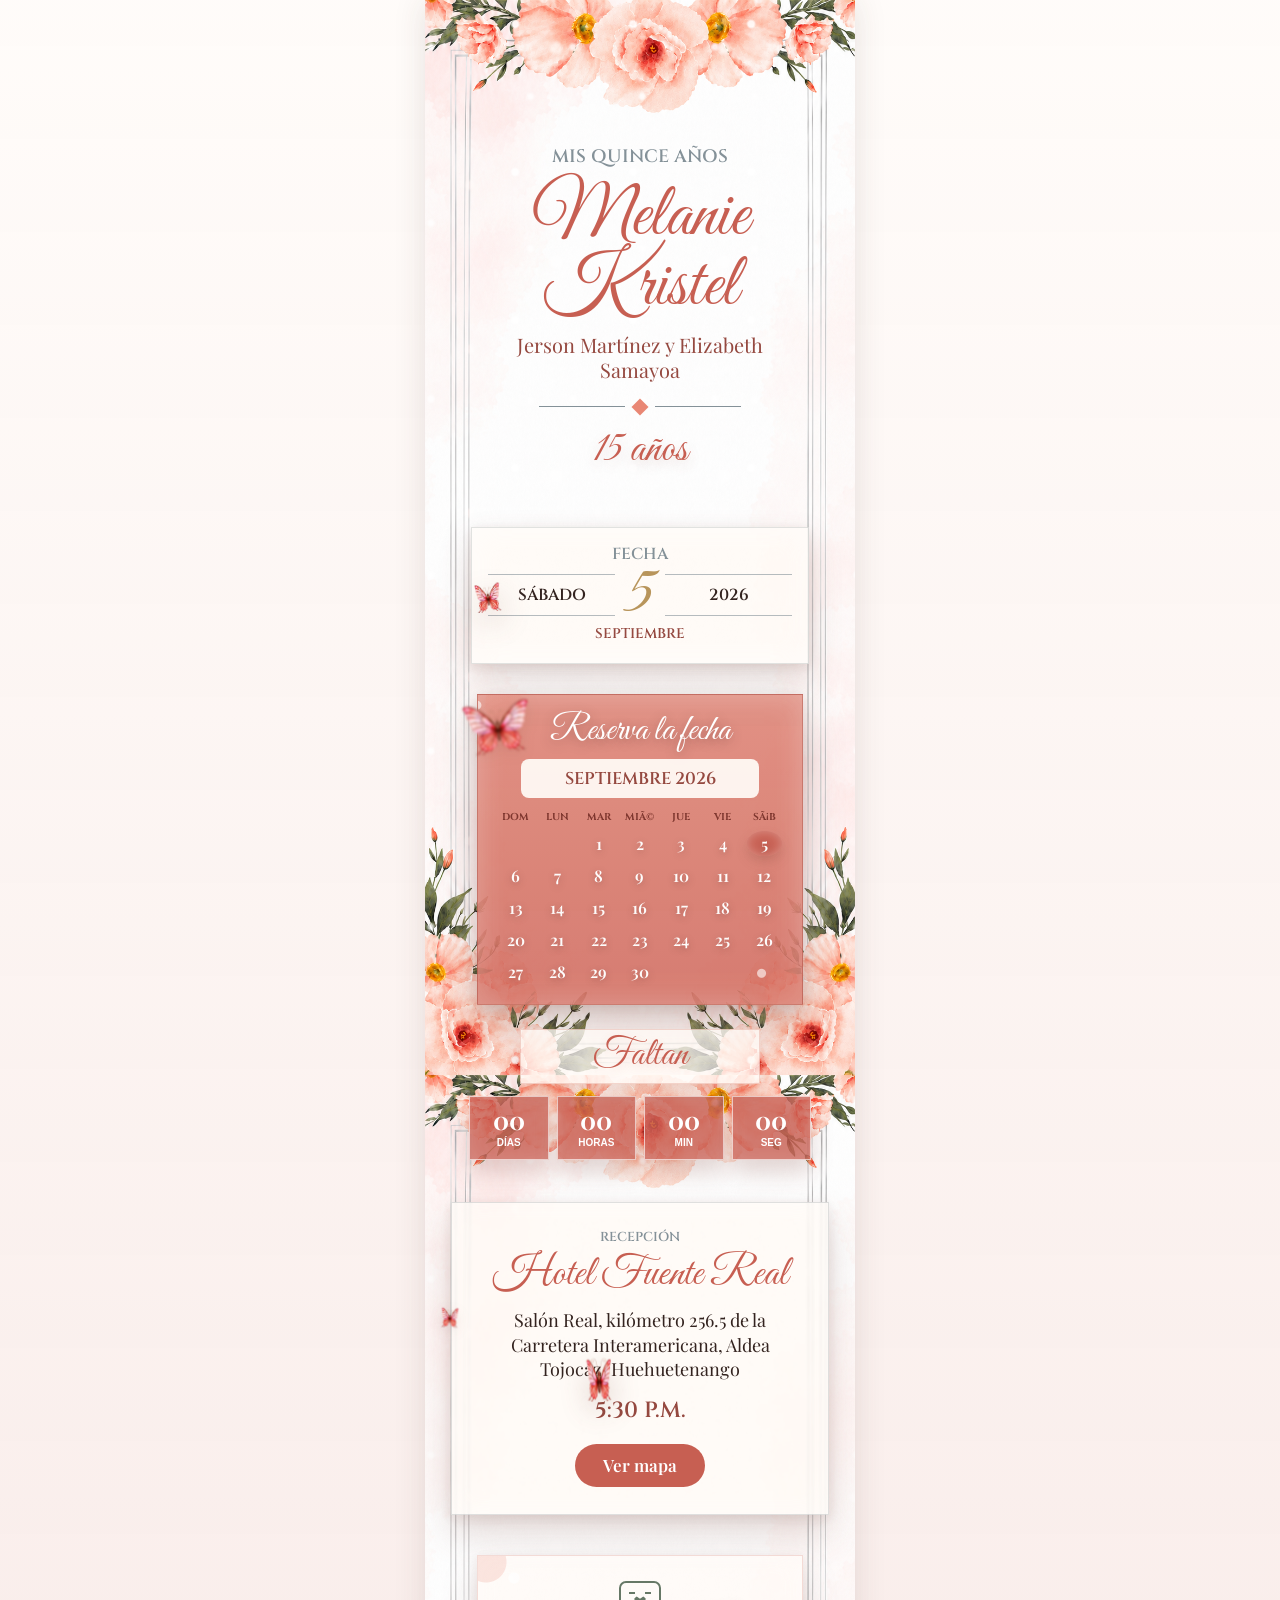
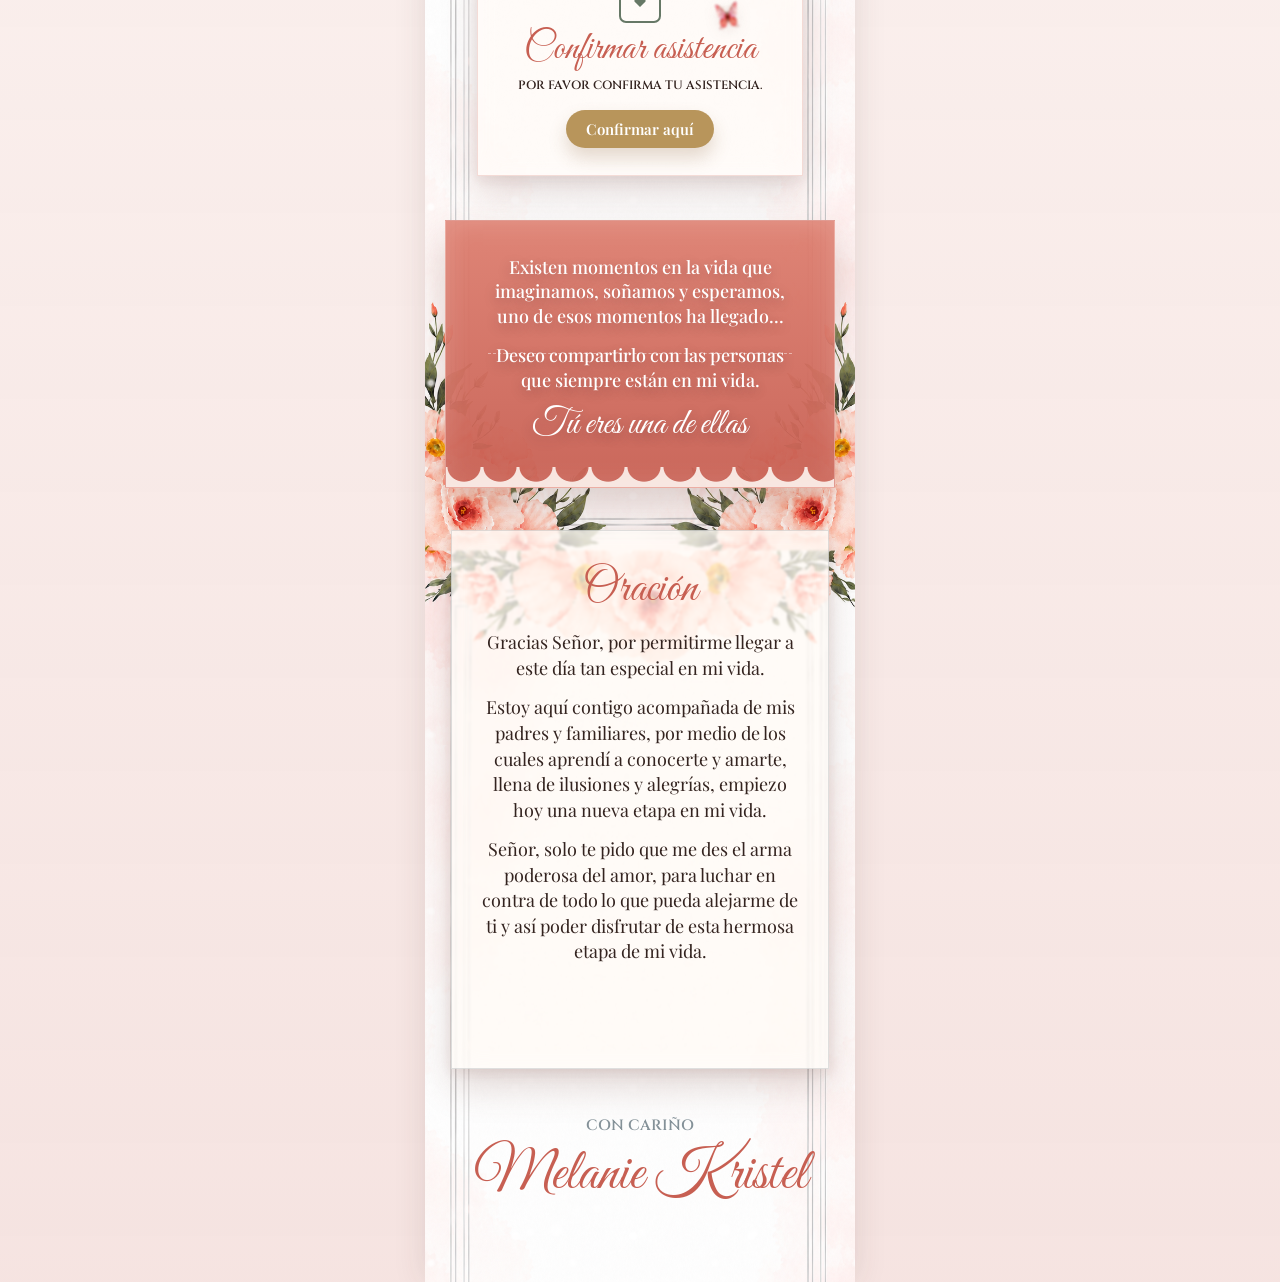
==== invitacion.html @ 0b90685f "Agregar invitacion floral" ====
<!doctype html>
<html lang="es">
  <head>
    <meta charset="utf-8" />
    <meta name="viewport" content="width=device-width, initial-scale=1" />
    <title>Mis 15 - Melanie Kristel</title>
    <link rel="preconnect" href="https://fonts.googleapis.com" />
    <link rel="preconnect" href="https://fonts.gstatic.com" crossorigin />
    <link
      href="https://fonts.googleapis.com/css2?family=Cinzel:wght@400;500;600&family=Great+Vibes&family=Playfair+Display:wght@400;500;600&display=swap"
      rel="stylesheet"
    />
    <link rel="stylesheet" href="styles.css" />
    <link rel="stylesheet" href="css/butterflies.css" />
  </head>
  <body>
    <main class="invitation" aria-label="Invitación de quince años">
      <section class="hero">
        <p class="eyebrow">Mis quince años</p>
        <h1>Melanie Kristel</h1>
        <div class="butterfly-decor butterfly-decor-hero" aria-hidden="true">
          <span class="decor-butterfly decor-butterfly-left">
            <img src="mariposa-alas-abiertas.png" alt="" />
            <img src="mariposa-alas-semicerradas.png" alt="" />
            <img src="mariposa-alas-cerradas.png" alt="" />
          </span>
          <span class="decor-butterfly decor-butterfly-center">
            <img src="mariposa-alas-abiertas.png" alt="" />
            <img src="mariposa-alas-semicerradas.png" alt="" />
            <img src="mariposa-alas-cerradas.png" alt="" />
          </span>
          <span class="decor-butterfly decor-butterfly-right">
            <img src="mariposa-alas-abiertas.png" alt="" />
            <img src="mariposa-alas-semicerradas.png" alt="" />
            <img src="mariposa-alas-cerradas.png" alt="" />
          </span>
        </div>
        <p class="parents">Jerson Martínez y Elizabeth Samayoa</p>
        <div class="divider" aria-hidden="true"><span></span><i></i><span></span></div>
        <p class="intro">15 años</p>
      </section>

      <section class="date-card" aria-label="Fecha del evento">
        <p class="date-script">Fecha</p>
        <div class="date-row">
          <p>Sábado</p>
          <strong>5</strong>
          <p>2026</p>
        </div>
        <span>Septiembre</span>
      </section>

      <section class="calendar-card" aria-label="Calendario del evento">
        <p class="calendar-script">Reserva la fecha</p>
        <div class="calendar-month">Septiembre 2026</div>
        <div class="calendar-grid" aria-hidden="true">
          <span>Dom</span>
          <span>Lun</span>
          <span>Mar</span>
          <span>MiÃ©</span>
          <span>Jue</span>
          <span>Vie</span>
          <span>SÃ¡b</span>
          <i></i>
          <i></i>
          <time>1</time>
          <time>2</time>
          <time>3</time>
          <time>4</time>
          <time class="event-day">5</time>
          <time>6</time>
          <time>7</time>
          <time>8</time>
          <time>9</time>
          <time>10</time>
          <time>11</time>
          <time>12</time>
          <time>13</time>
          <time>14</time>
          <time>15</time>
          <time>16</time>
          <time>17</time>
          <time>18</time>
          <time>19</time>
          <time>20</time>
          <time>21</time>
          <time>22</time>
          <time>23</time>
          <time>24</time>
          <time>25</time>
          <time>26</time>
          <time>27</time>
          <time>28</time>
          <time>29</time>
          <time>30</time>
        </div>
      </section>

      <p class="countdown-title">Faltan</p>
      <section class="countdown" aria-label="Conteo regresivo para el evento">
        <div><strong id="days">00</strong><span>Días</span></div>
        <div><strong id="hours">00</strong><span>Horas</span></div>
        <div><strong id="minutes">00</strong><span>Min</span></div>
        <div><strong id="seconds">00</strong><span>Seg</span></div>
      </section>

      <section class="details" id="detalles">
        <article>
          <span>Recepción</span>
          <h2>Hotel Fuente Real</h2>
          <p>Salón Real, kilómetro 256.5 de la Carretera Interamericana, Aldea Tojocaz, Huehuetenango</p>
          <p class="time">5:30 P.M.</p>
          <a
            href="https://www.google.com/maps/search/?api=1&query=Hotel%20Fuente%20Real%20Tojocaz%20Huehuetenango"
            target="_blank"
            rel="noopener"
          >
            Ver mapa
          </a>
        </article>
      </section>

      <section class="rsvp-card" aria-label="Confirmar asistencia">
        <div class="rsvp-icon" aria-hidden="true">
          <span></span>
        </div>
        <h2>Confirmar asistencia</h2>
        <p>Por favor confirma tu asistencia.</p>
        <a href="#">Confirmar aquí</a>
      </section>

      <section class="quote">
        <p>Existen momentos en la vida que imaginamos, soñamos y esperamos, uno de esos momentos ha llegado...</p>
        <p>Deseo compartirlo con las personas que siempre están en mi vida.</p>
        <p>Tú eres una de ellas</p>
      </section>

      <section class="prayer" aria-label="Oración">
        <h2>Oración</h2>
        <p>Gracias Señor, por permitirme llegar a este día tan especial en mi vida.</p>
        <p>
          Estoy aquí contigo acompañada de mis padres y familiares, por medio de los cuales aprendí
          a conocerte y amarte, llena de ilusiones y alegrías, empiezo hoy una nueva etapa en mi vida.
        </p>
        <p>
          Señor, solo te pido que me des el arma poderosa del amor, para luchar en contra de todo lo
          que pueda alejarme de ti y así poder disfrutar de esta hermosa etapa de mi vida.
        </p>
        <div class="butterfly-decor butterfly-decor-prayer" aria-hidden="true">
          <span class="decor-butterfly decor-butterfly-left">
            <img src="mariposa-alas-abiertas.png" alt="" />
            <img src="mariposa-alas-semicerradas.png" alt="" />
            <img src="mariposa-alas-cerradas.png" alt="" />
          </span>
          <span class="decor-butterfly decor-butterfly-center">
            <img src="mariposa-alas-abiertas.png" alt="" />
            <img src="mariposa-alas-semicerradas.png" alt="" />
            <img src="mariposa-alas-cerradas.png" alt="" />
          </span>
          <span class="decor-butterfly decor-butterfly-right">
            <img src="mariposa-alas-abiertas.png" alt="" />
            <img src="mariposa-alas-semicerradas.png" alt="" />
            <img src="mariposa-alas-cerradas.png" alt="" />
          </span>
        </div>
      </section>

      <section class="closing" aria-label="Cierre de invitación">
        <p>Con cariño</p>
        <h2>Melanie Kristel</h2>
      </section>
    </main>

    <script src="script.js"></script>
    <script src="js/butterflies.js" data-butterfly-mode="png" data-butterfly-max="6"></script>
  </body>
</html>
---- styles.css ----
:root {
  --peach: #e98774;
  --coral: #c75f52;
  --coral-dark: #954940;
  --silver: #849198;
  --silver-soft: rgba(132, 145, 152, 0.24);
  --ink: #33231f;
  --paper: #fffaf5;
  --mist: rgba(255, 250, 245, 0.74);
}

* {
  box-sizing: border-box;
}

body {
  margin: 0;
  min-height: 100vh;
  color: var(--ink);
  background:
    linear-gradient(rgba(255, 244, 236, 0.3), rgba(202, 102, 88, 0.18)),
    url("Fondo1.png") center top / 430px auto repeat-y;
  font-family: "Playfair Display", Georgia, serif;
}

.invitation {
  position: relative;
  width: min(100%, 430px);
  min-height: 100vh;
  margin: 0 auto;
  padding: 132px 26px 54px;
  overflow: hidden;
  background: url("Fondo1.png") center top / 100% auto repeat-y;
  text-align: center;
  box-shadow: 0 0 30px rgba(67, 45, 40, 0.13);
}

.invitation::after {
  content: "";
  position: absolute;
  z-index: 0;
  inset: 0;
  background:
    radial-gradient(circle, rgba(255, 255, 255, 0.98) 0 3px, transparent 5px) 10% 9% / 118px 148px,
    radial-gradient(circle, rgba(255, 255, 255, 0.88) 0 2px, transparent 5px) 76% 18% / 142px 176px,
    radial-gradient(circle, rgba(233, 135, 116, 0.66) 0 3px, transparent 6px) 36% 40% / 128px 164px,
    radial-gradient(circle, rgba(255, 255, 255, 0.86) 0 2px, transparent 5px) 86% 62% / 112px 152px,
    radial-gradient(circle, rgba(255, 221, 212, 0.78) 0 4px, transparent 8px) 18% 78% / 168px 214px;
  animation: sparkleDrift 6.5s linear infinite;
  mix-blend-mode: screen;
  opacity: 0.88;
  pointer-events: none;
}

.invitation > section {
  position: relative;
  z-index: 1;
}

.hero {
  padding: 12px 6px 0;
  animation: sectionIn 0.75s ease-out both;
}

.eyebrow,
.date-card p,
.details span {
  margin: 0;
  color: var(--silver);
  font-family: "Cinzel", Georgia, serif;
  font-weight: 600;
  letter-spacing: 0;
  text-transform: uppercase;
}

.eyebrow {
  display: inline-block;
  font-size: 18px;
  animation: letterSway 3.6s cubic-bezier(0.45, 0, 0.55, 1) infinite;
}

h1 {
  display: inline-block;
  margin: 14px 0 8px;
  color: var(--coral);
  font-family: "Great Vibes", cursive;
  font-size: 74px;
  font-weight: 400;
  line-height: 0.95;
  animation: titleSway 3.8s cubic-bezier(0.45, 0, 0.55, 1) infinite, textGlow 3s ease-in-out infinite;
}

.parents {
  margin: 0 auto;
  max-width: 300px;
  color: var(--coral-dark);
  font-size: 20px;
  line-height: 1.28;
  animation: readableFloat 4.2s cubic-bezier(0.45, 0, 0.55, 1) infinite;
}

.divider {
  display: flex;
  align-items: center;
  justify-content: center;
  gap: 9px;
  margin: 18px auto 16px;
}

.divider span {
  width: 86px;
  height: 1px;
  background: var(--silver);
}

.divider i {
  width: 12px;
  height: 12px;
  background: var(--peach);
  transform: rotate(45deg);
}

.intro {
  margin: 0 auto;
  max-width: 335px;
  color: var(--coral);
  font-family: "Great Vibes", cursive;
  font-size: 44px;
  line-height: 1;
  text-shadow: 0 5px 14px rgba(133, 69, 58, 0.18);
}

.date-card {
  position: relative;
  overflow: hidden;
  margin: 54px auto 0;
  width: min(100%, 300px);
  padding: 21px 20px 23px;
  background: rgba(255, 250, 245, 0.72);
  border: 1px solid var(--silver-soft);
  box-shadow:
    0 16px 32px rgba(119, 69, 60, 0.2),
    0 3px 10px rgba(119, 69, 60, 0.12),
    inset 0 0 28px rgba(255, 255, 255, 0.5);
  animation: sectionIn 0.72s 0.12s ease-out both, cardGlow 4.6s 0.8s ease-in-out infinite;
}

.date-card::before {
  z-index: 1;
}

.date-card::after {
  z-index: 1;
}

.date-card > * {
  position: relative;
  z-index: 2;
}

.date-card::before,
.details article::before,
.prayer::before {
  content: "";
  position: absolute;
  inset: 0;
  background: linear-gradient(110deg, transparent 18%, rgba(255, 255, 255, 0.48) 47%, transparent 74%);
  transform: translateX(-120%);
  animation: shineSweep 4.6s ease-in-out infinite;
  pointer-events: none;
}

.date-card::before,
.date-card::after {
  content: "";
  position: absolute;
  left: 28px;
  right: 28px;
  height: 1px;
  background: rgba(132, 145, 152, 0.55);
}

.date-card::before {
  top: 12px;
}

.date-card::after {
  bottom: 12px;
}

.date-card p {
  font-size: 16px;
}

.date-card strong {
  display: inline-block;
  margin: 4px 0 7px;
  color: var(--coral);
  font-family: "Cinzel", Georgia, serif;
  font-size: 68px;
  font-weight: 500;
  line-height: 0.95;
  animation: numberPop 2.8s ease-in-out infinite, textGlow 3s ease-in-out infinite;
}

.date-card {
  width: min(100%, 338px);
  padding: 18px 16px 20px;
  background: rgba(255, 250, 245, 0.74);
}

.date-card::before,
.date-card::after {
  display: none;
}

.date-script {
  margin: 0 0 4px;
  color: #8b7e7a;
  font-family: "Great Vibes", cursive;
  font-size: 38px;
  font-weight: 400;
  line-height: 1;
  text-transform: none;
}

.date-row {
  position: relative;
  z-index: 2;
  display: grid;
  grid-template-columns: 1fr auto 1fr;
  align-items: center;
  gap: 12px;
}

.date-row p {
  position: relative;
  margin: 0;
  padding: 10px 0;
  color: var(--ink);
  font-size: 16px;
}

.date-row p::before,
.date-row p::after {
  content: "";
  position: absolute;
  left: 0;
  right: 0;
  height: 1px;
  background: rgba(143, 154, 160, 0.66);
}

.date-row p::before {
  top: 0;
}

.date-row p::after {
  bottom: 0;
}

.date-row strong {
  margin: 0;
  color: #b8955b;
  font-family: "Great Vibes", cursive;
  font-size: 70px;
  font-weight: 400;
}

.date-card > span {
  position: relative;
  z-index: 2;
  display: block;
  margin-top: -4px;
  color: var(--coral-dark);
  font-family: "Cinzel", Georgia, serif;
  font-size: 14px;
  font-weight: 600;
  text-transform: uppercase;
}

.calendar-card {
  position: relative;
  overflow: hidden;
  width: min(100%, 326px);
  margin: 30px auto 0;
  padding: 18px 18px 20px;
  background:
    linear-gradient(rgba(232, 149, 133, 0.6), rgba(214, 113, 100, 0.58)),
    rgba(199, 95, 82, 0.72);
  border: 1px solid rgba(149, 73, 64, 0.28);
  box-shadow:
    0 20px 38px rgba(119, 69, 60, 0.28),
    0 5px 14px rgba(119, 69, 60, 0.16),
    inset 0 0 28px rgba(255, 255, 255, 0.26);
  animation: sectionIn 0.72s 0.16s ease-out both, cardGlow 4.8s 1s ease-in-out infinite;
}

.calendar-card::before,
.calendar-card::after {
  content: "";
  position: absolute;
  width: 104px;
  height: 72px;
  background:
    radial-gradient(circle at 30% 35%, rgba(255, 255, 255, 0.86) 0 4px, transparent 5px),
    radial-gradient(circle at 55% 45%, rgba(233, 135, 116, 0.24) 0 18px, transparent 20px);
  opacity: 0.7;
  pointer-events: none;
}

.calendar-card::before {
  left: -30px;
  top: -22px;
  transform: rotate(-18deg);
}

.calendar-card::after {
  right: -28px;
  bottom: -22px;
  transform: rotate(18deg);
}

.calendar-script {
  position: relative;
  z-index: 1;
  margin: 0 0 10px;
  color: #fff;
  font-family: "Great Vibes", cursive;
  font-size: 36px;
  line-height: 1;
  text-shadow: 0 3px 12px rgba(83, 42, 36, 0.46);
}

.calendar-month {
  position: relative;
  z-index: 1;
  width: min(100%, 238px);
  margin: 0 auto 10px;
  padding: 8px 12px;
  color: var(--coral-dark);
  background: rgba(255, 250, 245, 0.94);
  border-radius: 8px;
  font-family: "Cinzel", Georgia, serif;
  font-size: 17px;
  font-weight: 600;
  text-transform: uppercase;
}

.calendar-grid {
  position: relative;
  z-index: 1;
  display: grid;
  grid-template-columns: repeat(7, 1fr);
  gap: 7px 6px;
  padding: 2px 2px 0;
}

.calendar-grid span {
  color: #7f372f;
  font-family: "Cinzel", Georgia, serif;
  font-size: 10px;
  font-weight: 700;
  text-transform: uppercase;
}

.calendar-grid time,
.calendar-grid i {
  min-height: 25px;
  color: rgba(255, 255, 255, 0.98);
  font-size: 16px;
  font-style: normal;
  font-weight: 600;
  line-height: 25px;
  text-shadow: 0 2px 7px rgba(78, 37, 31, 0.34);
}

.calendar-grid .event-day {
  position: relative;
  color: #fff;
  background: rgba(199, 95, 82, 0.86);
  border-radius: 50%;
  box-shadow:
    0 6px 12px rgba(133, 69, 58, 0.24),
    inset 0 0 10px rgba(255, 255, 255, 0.28);
}

.countdown-title {
  position: relative;
  z-index: 2;
  width: min(100%, 240px);
  margin: 24px auto -6px;
  padding: 7px 14px 8px;
  color: var(--coral);
  background: rgba(255, 250, 245, 0.74);
  border: 1px solid rgba(199, 95, 82, 0.22);
  border-radius: 0;
  font-family: "Great Vibes", cursive;
  font-size: 38px;
  line-height: 1;
  box-shadow:
    0 10px 20px rgba(119, 69, 60, 0.13),
    inset 0 0 16px rgba(255, 255, 255, 0.32);
  text-shadow: 0 3px 10px rgba(199, 95, 82, 0.18);
  animation: titleSway 3.8s cubic-bezier(0.45, 0, 0.55, 1) infinite, textGlow 3s ease-in-out infinite;
}

.countdown {
  display: grid;
  grid-template-columns: repeat(4, 1fr);
  gap: 8px;
  margin: 18px auto 0;
  width: min(100%, 342px);
}

.countdown div {
  min-width: 0;
  padding: 10px 4px 11px;
  color: white;
  background: rgba(199, 95, 82, 0.82);
  border: 1px solid rgba(255, 255, 255, 0.66);
  box-shadow:
    0 13px 22px rgba(126, 67, 58, 0.22),
    inset 0 0 18px rgba(255, 255, 255, 0.13);
  animation: tileFloat 3.4s ease-in-out infinite, softPulse 2.6s ease-in-out infinite;
}

.countdown div:nth-child(2) {
  animation-delay: 0.12s;
}

.countdown div:nth-child(3) {
  animation-delay: 0.24s;
}

.countdown div:nth-child(4) {
  animation-delay: 0.36s;
}

.countdown strong {
  display: block;
  font-size: 25px;
  line-height: 1;
}

.countdown span {
  display: block;
  margin-top: 5px;
  font-family: Arial, sans-serif;
  font-size: 10px;
  font-weight: 700;
  text-transform: uppercase;
}

.details {
  display: grid;
  gap: 20px;
  margin-top: 42px;
}

.details article,
.prayer {
  position: relative;
  overflow: hidden;
  background: var(--mist);
  border: 1px solid rgba(132, 145, 152, 0.26);
  box-shadow:
    0 18px 34px rgba(119, 69, 60, 0.2),
    0 4px 12px rgba(119, 69, 60, 0.12),
    inset 0 0 26px rgba(255, 255, 255, 0.36);
  backdrop-filter: blur(1px);
  animation: sectionIn 0.72s ease-out both, cardGlow 4.8s 0.8s ease-in-out infinite;
}

.details article > *,
.prayer > * {
  position: relative;
  z-index: 1;
}

.details article {
  padding: 25px 22px 27px;
}

.details span {
  display: block;
  font-size: 13px;
}

.details h2,
.prayer h2,
.closing h2 {
  margin: 8px 0 12px;
  color: var(--coral);
  font-family: "Great Vibes", cursive;
  font-size: 42px;
  font-weight: 400;
  line-height: 1;
  animation: titleSway 3.9s cubic-bezier(0.45, 0, 0.55, 1) infinite, textGlow 3.2s ease-in-out infinite;
}

.details p {
  margin: 0 auto;
  max-width: 295px;
  font-size: 18px;
  line-height: 1.36;
}

.details .time {
  margin-top: 14px;
  color: var(--coral-dark);
  font-family: "Cinzel", Georgia, serif;
  font-size: 22px;
  font-weight: 600;
}

.details a {
  display: inline-flex;
  align-items: center;
  justify-content: center;
  min-width: 130px;
  min-height: 43px;
  margin-top: 18px;
  padding: 10px 20px;
  color: #fff;
  background: var(--coral);
  border-radius: 22px;
  font-size: 17px;
  font-weight: 600;
  text-decoration: none;
  animation: buttonPulse 1.8s ease-in-out infinite;
}

.rsvp-card {
  position: relative;
  overflow: hidden;
  margin: 40px auto 0;
  width: min(100%, 326px);
  padding: 25px 22px 27px;
  background: rgba(255, 250, 245, 0.72);
  border: 1px solid rgba(199, 95, 82, 0.2);
  box-shadow:
    0 18px 34px rgba(119, 69, 60, 0.18),
    0 4px 12px rgba(119, 69, 60, 0.1),
    inset 0 0 24px rgba(255, 255, 255, 0.34);
  animation: sectionIn 0.72s ease-out both, cardGlow 4.8s 0.8s ease-in-out infinite;
}

.rsvp-card::before {
  content: "";
  position: absolute;
  left: -18px;
  top: -16px;
  width: 92px;
  height: 74px;
  background:
    radial-gradient(circle at 26px 22px, rgba(233, 135, 116, 0.2) 0 20px, transparent 21px),
    radial-gradient(circle at 54px 38px, rgba(255, 255, 255, 0.72) 0 5px, transparent 6px);
  pointer-events: none;
}

.rsvp-card > * {
  position: relative;
  z-index: 1;
}

.rsvp-icon {
  display: grid;
  place-items: center;
  width: 42px;
  height: 42px;
  margin: 0 auto 8px;
  color: #667866;
  border: 2px solid currentColor;
  border-radius: 7px;
}

.rsvp-icon::before,
.rsvp-icon::after {
  content: "";
  position: absolute;
  top: 9px;
  width: 6px;
  height: 2px;
  background: currentColor;
}

.rsvp-icon::before {
  left: calc(50% - 11px);
}

.rsvp-icon::after {
  right: calc(50% - 11px);
}

.rsvp-icon span {
  width: 15px;
  height: 15px;
  background: currentColor;
  clip-path: polygon(50% 86%, 13% 49%, 13% 28%, 28% 16%, 50% 31%, 72% 16%, 87% 28%, 87% 49%);
}

.rsvp-card h2 {
  margin: 0 0 8px;
  color: var(--coral);
  font-family: "Great Vibes", cursive;
  font-size: 38px;
  font-weight: 400;
  line-height: 1;
}

.rsvp-card p {
  margin: 0 auto;
  color: var(--ink);
  font-family: "Cinzel", Georgia, serif;
  font-size: 12px;
  font-weight: 600;
  line-height: 1.45;
  text-transform: uppercase;
}

.rsvp-card a {
  display: inline-flex;
  align-items: center;
  justify-content: center;
  min-width: 142px;
  min-height: 38px;
  margin-top: 16px;
  padding: 8px 20px;
  color: #fff;
  background: #b8955b;
  border-radius: 20px;
  font-size: 15px;
  font-weight: 600;
  text-decoration: none;
  box-shadow: 0 10px 18px rgba(133, 91, 51, 0.22);
}

.quote {
  position: relative;
  overflow: hidden;
  margin: 44px -6px 0;
  padding: 34px 24px 44px;
  color: #fff;
  background:
    linear-gradient(180deg, rgba(221, 126, 111, 0.95), rgba(199, 95, 82, 0.95));
  border: 1px solid rgba(255, 232, 226, 0.42);
  box-shadow:
    0 20px 36px rgba(119, 69, 60, 0.24),
    inset 0 0 26px rgba(255, 255, 255, 0.16);
  animation: sectionIn 0.72s ease-out both, softPulse 3s ease-in-out infinite;
}

.quote::before {
  content: "";
  position: absolute;
  inset: auto 0 0;
  height: 20px;
  background:
    radial-gradient(18px 16px at 18px 0, transparent 16px, rgba(255, 250, 245, 0.9) 17px) 0 0 / 36px 20px repeat-x;
  opacity: 0.95;
  pointer-events: none;
}

.quote::after {
  content: "";
  position: absolute;
  left: 42px;
  right: 42px;
  top: 50%;
  height: 1px;
  border-top: 1px dashed rgba(255, 240, 236, 0.52);
  transform: translateY(-50%);
  pointer-events: none;
}

.quote p {
  position: relative;
  z-index: 1;
  margin: 0 auto 15px;
  max-width: 290px;
  font-family: "Playfair Display", Georgia, serif;
  font-size: 18px;
  font-weight: 500;
  line-height: 1.36;
  text-shadow: 0 4px 12px rgba(70, 30, 36, 0.34);
}

.quote p:last-child {
  margin-bottom: 0;
  font-family: "Great Vibes", cursive;
  font-size: 36px;
  line-height: 1;
}

.prayer {
  margin-top: 42px;
  padding: 28px 23px 31px;
}

.prayer h2 {
  margin-bottom: 17px;
  font-size: 46px;
}

.prayer p {
  margin: 0 auto 14px;
  max-width: 318px;
  font-size: 18px;
  line-height: 1.42;
  animation: readableFloat 4.4s cubic-bezier(0.45, 0, 0.55, 1) infinite;
}

.prayer p:last-child {
  margin-bottom: 0;
}

.closing {
  margin: 46px auto 0;
  padding-bottom: 12px;
  animation: sectionIn 0.72s ease-out both;
}

.closing p {
  margin: 0;
  color: var(--silver);
  font-family: "Cinzel", Georgia, serif;
  font-size: 15px;
  font-weight: 600;
  text-transform: uppercase;
}

.closing h2 {
  margin-top: 10px;
  font-size: 58px;
}

@keyframes sectionIn {
  from {
    opacity: 0;
    transform: translateY(24px);
  }
  to {
    opacity: 1;
    transform: translateY(0);
  }
}

@keyframes shineSweep {
  0%,
  42% {
    transform: translateX(-120%);
  }
  62%,
  100% {
    transform: translateX(120%);
  }
}

@keyframes sparkleDrift {
  from {
    background-position: 10% 9%, 76% 18%, 36% 40%, 86% 62%, 18% 78%;
  }
  to {
    background-position: 10% 230px, 76% 275px, 36% 315px, 86% 350px, 18% 390px;
  }
}

@keyframes letterSway {
  0%,
  100% {
    transform: translate3d(0, 0, 0) rotate(0);
  }
  25% {
    transform: translate3d(1px, -2px, 0) rotate(0.25deg);
  }
  50% {
    transform: translate3d(0, -3px, 0) rotate(-0.2deg);
  }
  75% {
    transform: translate3d(-1px, -1px, 0) rotate(0.2deg);
  }
}

@keyframes titleSway {
  0%,
  100% {
    transform: translate3d(0, 0, 0) rotate(-0.35deg) scale(1);
  }
  25% {
    transform: translate3d(1px, -3px, 0) rotate(0.28deg) scale(1.01);
  }
  50% {
    transform: translate3d(0, -5px, 0) rotate(0.42deg) scale(1.018);
  }
  75% {
    transform: translate3d(-1px, -2px, 0) rotate(-0.22deg) scale(1.006);
  }
}

@keyframes textGlow {
  0%,
  100% {
    text-shadow: 0 0 0 rgba(233, 135, 116, 0);
  }
  50% {
    text-shadow: 0 0 15px rgba(233, 135, 116, 0.42);
  }
}

@keyframes numberPop {
  0%,
  100% {
    transform: scale(1);
  }
  45% {
    transform: scale(1.08);
  }
  62% {
    transform: scale(0.99);
  }
}

@keyframes tileFloat {
  0%,
  100% {
    transform: translateY(0);
  }
  50% {
    transform: translateY(-5px);
  }
}

@keyframes cardGlow {
  0%,
  100% {
    box-shadow: 0 12px 24px rgba(130, 89, 80, 0.1);
  }
  50% {
    box-shadow:
      0 16px 30px rgba(130, 89, 80, 0.18),
      inset 0 0 22px rgba(233, 135, 116, 0.14);
  }
}

@keyframes softPulse {
  0%,
  100% {
    box-shadow: 0 0 0 rgba(233, 135, 116, 0);
  }
  50% {
    box-shadow: 0 0 22px rgba(233, 135, 116, 0.28);
  }
}

@keyframes readableFloat {
  0%,
  100% {
    transform: translate3d(0, 0, 0);
  }
  25% {
    transform: translate3d(1px, -1px, 0);
  }
  50% {
    transform: translate3d(0, -2px, 0);
  }
  75% {
    transform: translate3d(-1px, -1px, 0);
  }
}

@keyframes buttonPulse {
  0%,
  100% {
    transform: scale(1);
  }
  50% {
    transform: scale(1.05);
  }
}

@media (prefers-reduced-motion: reduce) {
  *,
  *::before,
  *::after {
    animation-duration: 0.01ms !important;
    animation-iteration-count: 1 !important;
    scroll-behavior: auto !important;
  }
}

@media (max-width: 360px) {
  body {
    background-size: 100vw auto;
  }

  .invitation {
    padding-inline: 20px;
    padding-top: 116px;
  }

  h1 {
    font-size: 63px;
  }

  .parents {
    font-size: 18px;
  }

  .countdown {
    gap: 6px;
  }

  .details h2,
  .prayer h2 {
    font-size: 38px;
  }
}
---- css/butterflies.css ----
.butterfly-field {
  position: absolute;
  inset: 0 auto auto 0;
  width: 100%;
  min-height: 100vh;
  overflow: hidden;
  pointer-events: none;
  z-index: 30;
}

.butterfly-field-lower {
  top: var(--butterfly-zone-top, 310px);
  min-height: 0;
}

.butterfly {
  position: absolute;
  left: 0;
  top: 0;
  width: var(--butterfly-size, 56px);
  height: var(--butterfly-size, 56px);
  opacity: 1;
  filter: blur(var(--butterfly-blur, 0px)) drop-shadow(0 6px 9px rgba(96, 48, 38, 0.16));
  transform: translate3d(-120px, -120px, 0);
  transform-origin: 50% 50%;
  will-change: transform;
}

.butterfly-inner {
  position: relative;
  display: block;
  width: 100%;
  height: 100%;
  transform-origin: 50% 54%;
  will-change: transform;
}

.butterfly-png img {
  position: absolute;
  inset: 0;
  display: block;
  width: 100%;
  height: 100%;
  object-fit: contain;
  opacity: 0;
  transition: opacity 34ms linear;
}

.butterfly-png[data-frame="0"] .butterfly-frame-0,
.butterfly-png[data-frame="1"] .butterfly-frame-1,
.butterfly-png[data-frame="2"] .butterfly-frame-2 {
  opacity: 1;
}

.butterfly-near {
  filter: blur(var(--butterfly-blur, 0px)) drop-shadow(0 9px 13px rgba(96, 48, 38, 0.24));
}

.butterfly-far {
  filter: blur(var(--butterfly-blur, 1px)) drop-shadow(0 4px 7px rgba(96, 48, 38, 0.1));
}

.butterfly-decor {
  position: absolute;
  inset: 0;
  z-index: 4;
  pointer-events: none;
}

.decor-butterfly {
  position: absolute;
  display: block;
  width: var(--decor-size, 46px);
  height: var(--decor-size, 46px);
  transform-origin: 50% 50%;
  animation: decorFlyCoverLeft var(--decor-duration, 14s) cubic-bezier(0.45, 0, 0.55, 1) infinite;
  filter: drop-shadow(0 6px 8px rgba(112, 59, 48, 0.2));
}

.decor-butterfly img {
  position: absolute;
  inset: 0;
  width: 100%;
  height: 100%;
  object-fit: contain;
  opacity: 0;
}

.decor-butterfly img:nth-child(1) {
  animation: decorFlapOpen 320ms steps(1, end) infinite;
}

.decor-butterfly img:nth-child(2) {
  animation: decorFlapSemi 320ms steps(1, end) infinite;
}

.decor-butterfly img:nth-child(3) {
  animation: decorFlapClosed 320ms steps(1, end) infinite;
}

.decor-butterfly-center {
  display: none;
}

.butterfly-decor-cover .decor-butterfly-center {
  display: block;
}

.butterfly-decor-cover {
  top: 18px;
  bottom: 66px;
  height: auto;
  overflow: hidden;
}

.butterfly-decor-cover .decor-butterfly-left {
  --decor-size: 46px;
  --decor-duration: 16.8s;
  left: -58px;
  top: 30px;
  animation-name: decorFlyCoverLeft;
}

.butterfly-decor-cover .decor-butterfly-center {
  --decor-size: 36px;
  --decor-duration: 15.6s;
  left: 106%;
  top: 74px;
  animation-delay: -4.8s;
  animation-name: decorFlyCoverCenter;
}

.butterfly-decor-cover .decor-butterfly-right {
  --decor-size: 42px;
  --decor-duration: 18.2s;
  right: -56px;
  top: 112px;
  animation-delay: -9.6s;
  animation-name: decorFlyCoverRight;
}

.butterfly-decor-hero {
  top: 42px;
  height: 360px;
  overflow: hidden;
}

.butterfly-decor-hero .decor-butterfly-left {
  --decor-size: 47px;
  --decor-duration: 16.5s;
  left: -60px;
  top: 72px;
  animation-name: decorFlyHeroLeft;
}

.butterfly-decor-hero .decor-butterfly-center {
  --decor-size: 38px;
  --decor-duration: 16s;
  left: 105%;
  top: 132px;
  animation-delay: -5.2s;
  animation-name: decorFlyHeroCenter;
}

.butterfly-decor-hero .decor-butterfly-right {
  --decor-size: 41px;
  --decor-duration: 17.6s;
  right: -58px;
  top: 44%;
  animation-delay: -9.2s;
  animation-name: decorFlyHeroRight;
}

.butterfly-decor-prayer {
  position: relative;
  inset: auto;
  height: 175px;
  margin: 6px -23px -14px;
  overflow: hidden;
}

.butterfly-decor-prayer .decor-butterfly-left {
  --decor-size: 27px;
  --decor-duration: 15.2s;
  left: -34px;
  top: 22px;
  animation-name: decorFlyPrayerLeft;
}

.butterfly-decor-prayer .decor-butterfly-center {
  --decor-size: 24px;
  --decor-duration: 12.8s;
  left: 104%;
  top: 8px;
  animation-delay: -4.5s;
  animation-name: decorFlyPrayerCenter;
}

.butterfly-decor-prayer .decor-butterfly-right {
  --decor-size: 29px;
  --decor-duration: 16.4s;
  right: -36px;
  top: 88px;
  animation-delay: -8.5s;
  animation-name: decorFlyPrayerRight;
}

@keyframes decorFlyCoverLeft {
  0%,
  100% {
    opacity: 0;
    transform: translate3d(0, 70px, 0) rotate(-12deg) scale(0.9);
  }
  10%,
  88% {
    opacity: 1;
  }
  28% {
    transform: translate3d(118px, 0, 0) rotate(8deg) scale(1);
  }
  56% {
    transform: translate3d(244px, 250px, 0) rotate(-7deg) scale(0.94);
  }
  82% {
    transform: translate3d(420px, 420px, 0) rotate(11deg) scale(1);
  }
}

@keyframes decorFlyCoverCenter {
  0%,
  100% {
    opacity: 0;
    transform: translate3d(0, 28px, 0) rotate(12deg) scale(0.88);
  }
  12%,
  86% {
    opacity: 1;
  }
  30% {
    transform: translate3d(-112px, -56px, 0) rotate(-9deg) scale(0.96);
  }
  58% {
    transform: translate3d(-244px, 18px, 0) rotate(7deg) scale(0.92);
  }
  84% {
    transform: translate3d(-430px, -20px, 0) rotate(-11deg) scale(0.98);
  }
}

@keyframes decorFlyCoverRight {
  0%,
  100% {
    opacity: 0;
    transform: translate3d(0, 20px, 0) rotate(10deg) scale(0.9);
  }
  10%,
  90% {
    opacity: 1;
  }
  32% {
    transform: translate3d(-120px, 170px, 0) rotate(-8deg) scale(1);
  }
  60% {
    transform: translate3d(-245px, 330px, 0) rotate(9deg) scale(0.95);
  }
  86% {
    transform: translate3d(-424px, 500px, 0) rotate(-12deg) scale(1);
  }
}

@keyframes decorFlyHeroLeft {
  0%,
  100% {
    opacity: 0;
    transform: translate3d(0, 120px, 0) rotate(-12deg) scale(0.9);
  }
  9%,
  88% {
    opacity: 1;
  }
  28% {
    transform: translate3d(125px, 16px, 0) rotate(9deg) scale(1);
  }
  56% {
    transform: translate3d(258px, 190px, 0) rotate(-8deg) scale(0.96);
  }
  84% {
    transform: translate3d(430px, 84px, 0) rotate(12deg) scale(1);
  }
}

@keyframes decorFlyHeroCenter {
  0%,
  100% {
    opacity: 0;
    transform: translate3d(0, 26px, 0) rotate(12deg) scale(0.9);
  }
  12%,
  86% {
    opacity: 1;
  }
  29% {
    transform: translate3d(-112px, -54px, 0) rotate(-9deg) scale(0.98);
  }
  59% {
    transform: translate3d(-248px, 14px, 0) rotate(8deg) scale(0.92);
  }
  84% {
    transform: translate3d(-432px, -22px, 0) rotate(-12deg) scale(1);
  }
}

@keyframes decorFlyHeroRight {
  0%,
  100% {
    opacity: 0;
    transform: translate3d(0, -16px, 0) rotate(10deg) scale(0.92);
  }
  10%,
  90% {
    opacity: 1;
  }
  30% {
    transform: translate3d(-124px, 120px, 0) rotate(-8deg) scale(1);
  }
  58% {
    transform: translate3d(-252px, 248px, 0) rotate(10deg) scale(0.96);
  }
  86% {
    transform: translate3d(-430px, 40px, 0) rotate(-11deg) scale(1);
  }
}

@keyframes decorFlyPrayerLeft {
  0%,
  100% {
    opacity: 0;
    transform: translate3d(0, 120px, 0) rotate(-9deg) scale(0.86);
  }
  12%,
  86% {
    opacity: 1;
  }
  34% {
    transform: translate3d(116px, 34px, 0) rotate(8deg) scale(0.98);
  }
  62% {
    transform: translate3d(238px, 108px, 0) rotate(-7deg) scale(0.92);
  }
  86% {
    transform: translate3d(392px, 12px, 0) rotate(10deg) scale(0.96);
  }
}

@keyframes decorFlyPrayerCenter {
  0%,
  100% {
    opacity: 0;
    transform: translate3d(0, 10px, 0) rotate(9deg) scale(0.86);
  }
  12%,
  88% {
    opacity: 1;
  }
  34% {
    transform: translate3d(-114px, 20px, 0) rotate(-7deg) scale(0.96);
  }
  62% {
    transform: translate3d(-232px, -14px, 0) rotate(8deg) scale(0.92);
  }
  86% {
    transform: translate3d(-390px, 10px, 0) rotate(-10deg) scale(0.98);
  }
}

@keyframes decorFlyPrayerRight {
  0%,
  100% {
    opacity: 0;
    transform: translate3d(0, -12px, 0) rotate(11deg) scale(0.86);
  }
  10%,
  88% {
    opacity: 1;
  }
  32% {
    transform: translate3d(-118px, 74px, 0) rotate(-8deg) scale(0.98);
  }
  60% {
    transform: translate3d(-234px, 132px, 0) rotate(7deg) scale(0.92);
  }
  86% {
    transform: translate3d(-390px, 34px, 0) rotate(-11deg) scale(0.96);
  }
}

.butterfly-decor-hero .decor-butterfly-center,
.butterfly-decor-prayer .decor-butterfly-center {
  display: block;
}

.butterfly-decor-hero {
  top: -86px;
  height: 180px;
  overflow: visible;
}

.butterfly-decor-hero .decor-butterfly-left {
  --decor-size: 50px;
  --decor-duration: 14.2s;
  left: -60px;
  top: 38px;
  animation-name: decorFlyHeroLeft;
}

.butterfly-decor-hero .decor-butterfly-center {
  --decor-size: 38px;
  --decor-duration: 16s;
  left: 105%;
  top: 78px;
  animation-delay: -5.2s;
  animation-name: decorFlyHeroCenter;
}

.butterfly-decor-hero .decor-butterfly-right {
  --decor-size: 45px;
  --decor-duration: 13.4s;
  right: -58px;
  top: 24px;
  animation-delay: -8.8s;
  animation-name: decorFlyHeroRight;
}

.butterfly-decor-prayer {
  position: relative;
  inset: auto;
  height: 58px;
  margin: 8px 0 0;
  overflow: visible;
}

.butterfly-decor-prayer .decor-butterfly-left {
  --decor-size: 28px;
  --decor-duration: 11.6s;
  left: -34px;
  top: 18px;
  animation-name: decorFlyPrayerLeft;
}

.butterfly-decor-prayer .decor-butterfly-center {
  --decor-size: 24px;
  --decor-duration: 12.8s;
  left: 104%;
  top: 8px;
  animation-delay: -4.5s;
  animation-name: decorFlyPrayerCenter;
}

.butterfly-decor-prayer .decor-butterfly-right {
  --decor-size: 30px;
  --decor-duration: 12.2s;
  right: -36px;
  top: 20px;
  animation-delay: -7.8s;
  animation-name: decorFlyPrayerRight;
}

@keyframes decorFlyHeroLeft {
  0%,
  100% {
    opacity: 0;
    transform: translate3d(0, 48px, 0) rotate(-12deg) scale(0.9);
  }
  9%,
  88% {
    opacity: 1;
  }
  28% {
    transform: translate3d(132px, -10px, 0) rotate(9deg) scale(1.02);
  }
  56% {
    transform: translate3d(258px, 52px, 0) rotate(-8deg) scale(0.98);
  }
  84% {
    transform: translate3d(430px, 4px, 0) rotate(12deg) scale(1);
  }
}

@keyframes decorFlyHeroCenter {
  0%,
  100% {
    opacity: 0;
    transform: translate3d(0, 26px, 0) rotate(12deg) scale(0.9);
  }
  12%,
  86% {
    opacity: 1;
  }
  29% {
    transform: translate3d(-112px, -54px, 0) rotate(-9deg) scale(0.98);
  }
  59% {
    transform: translate3d(-248px, 14px, 0) rotate(8deg) scale(0.92);
  }
  84% {
    transform: translate3d(-432px, -22px, 0) rotate(-12deg) scale(1);
  }
}

@keyframes decorFlyHeroRight {
  0%,
  100% {
    opacity: 0;
    transform: translate3d(0, 38px, 0) rotate(10deg) scale(0.92);
  }
  10%,
  90% {
    opacity: 1;
  }
  30% {
    transform: translate3d(-124px, 48px, 0) rotate(-8deg) scale(1.03);
  }
  58% {
    transform: translate3d(-252px, -20px, 0) rotate(10deg) scale(0.96);
  }
  86% {
    transform: translate3d(-430px, 30px, 0) rotate(-11deg) scale(1);
  }
}

@keyframes decorFlyPrayerLeft {
  0%,
  100% {
    opacity: 0;
    transform: translate3d(0, 18px, 0) rotate(-9deg) scale(0.88);
  }
  12%,
  86% {
    opacity: 1;
  }
  34% {
    transform: translate3d(120px, -12px, 0) rotate(8deg) scale(1);
  }
  62% {
    transform: translate3d(238px, 16px, 0) rotate(-7deg) scale(0.94);
  }
  86% {
    transform: translate3d(392px, -4px, 0) rotate(10deg) scale(0.98);
  }
}

@keyframes decorFlyPrayerCenter {
  0%,
  100% {
    opacity: 0;
    transform: translate3d(0, 10px, 0) rotate(9deg) scale(0.86);
  }
  12%,
  88% {
    opacity: 1;
  }
  34% {
    transform: translate3d(-114px, 20px, 0) rotate(-7deg) scale(0.96);
  }
  62% {
    transform: translate3d(-232px, -14px, 0) rotate(8deg) scale(0.92);
  }
  86% {
    transform: translate3d(-390px, 10px, 0) rotate(-10deg) scale(0.98);
  }
}

@keyframes decorFlyPrayerRight {
  0%,
  100% {
    opacity: 0;
    transform: translate3d(0, 14px, 0) rotate(11deg) scale(0.88);
  }
  10%,
  88% {
    opacity: 1;
  }
  32% {
    transform: translate3d(-118px, -8px, 0) rotate(-8deg) scale(1);
  }
  60% {
    transform: translate3d(-234px, 20px, 0) rotate(7deg) scale(0.94);
  }
  86% {
    transform: translate3d(-390px, -6px, 0) rotate(-11deg) scale(0.98);
  }
}

@keyframes decorFlapOpen {
  0%,
  24% {
    opacity: 1;
  }
  25%,
  100% {
    opacity: 0;
  }
}

@keyframes decorFlapSemi {
  0%,
  24% {
    opacity: 0;
  }
  25%,
  49% {
    opacity: 1;
  }
  50%,
  74% {
    opacity: 0;
  }
  75%,
  100% {
    opacity: 1;
  }
}

@keyframes decorFlapClosed {
  0%,
  49% {
    opacity: 0;
  }
  50%,
  74% {
    opacity: 1;
  }
  75%,
  100% {
    opacity: 0;
  }
}

@media (prefers-reduced-motion: reduce) {
  .butterfly-field {
    display: none;
  }

  .decor-butterfly {
    animation: none;
  }

  .decor-butterfly img {
    animation: none;
  }
}
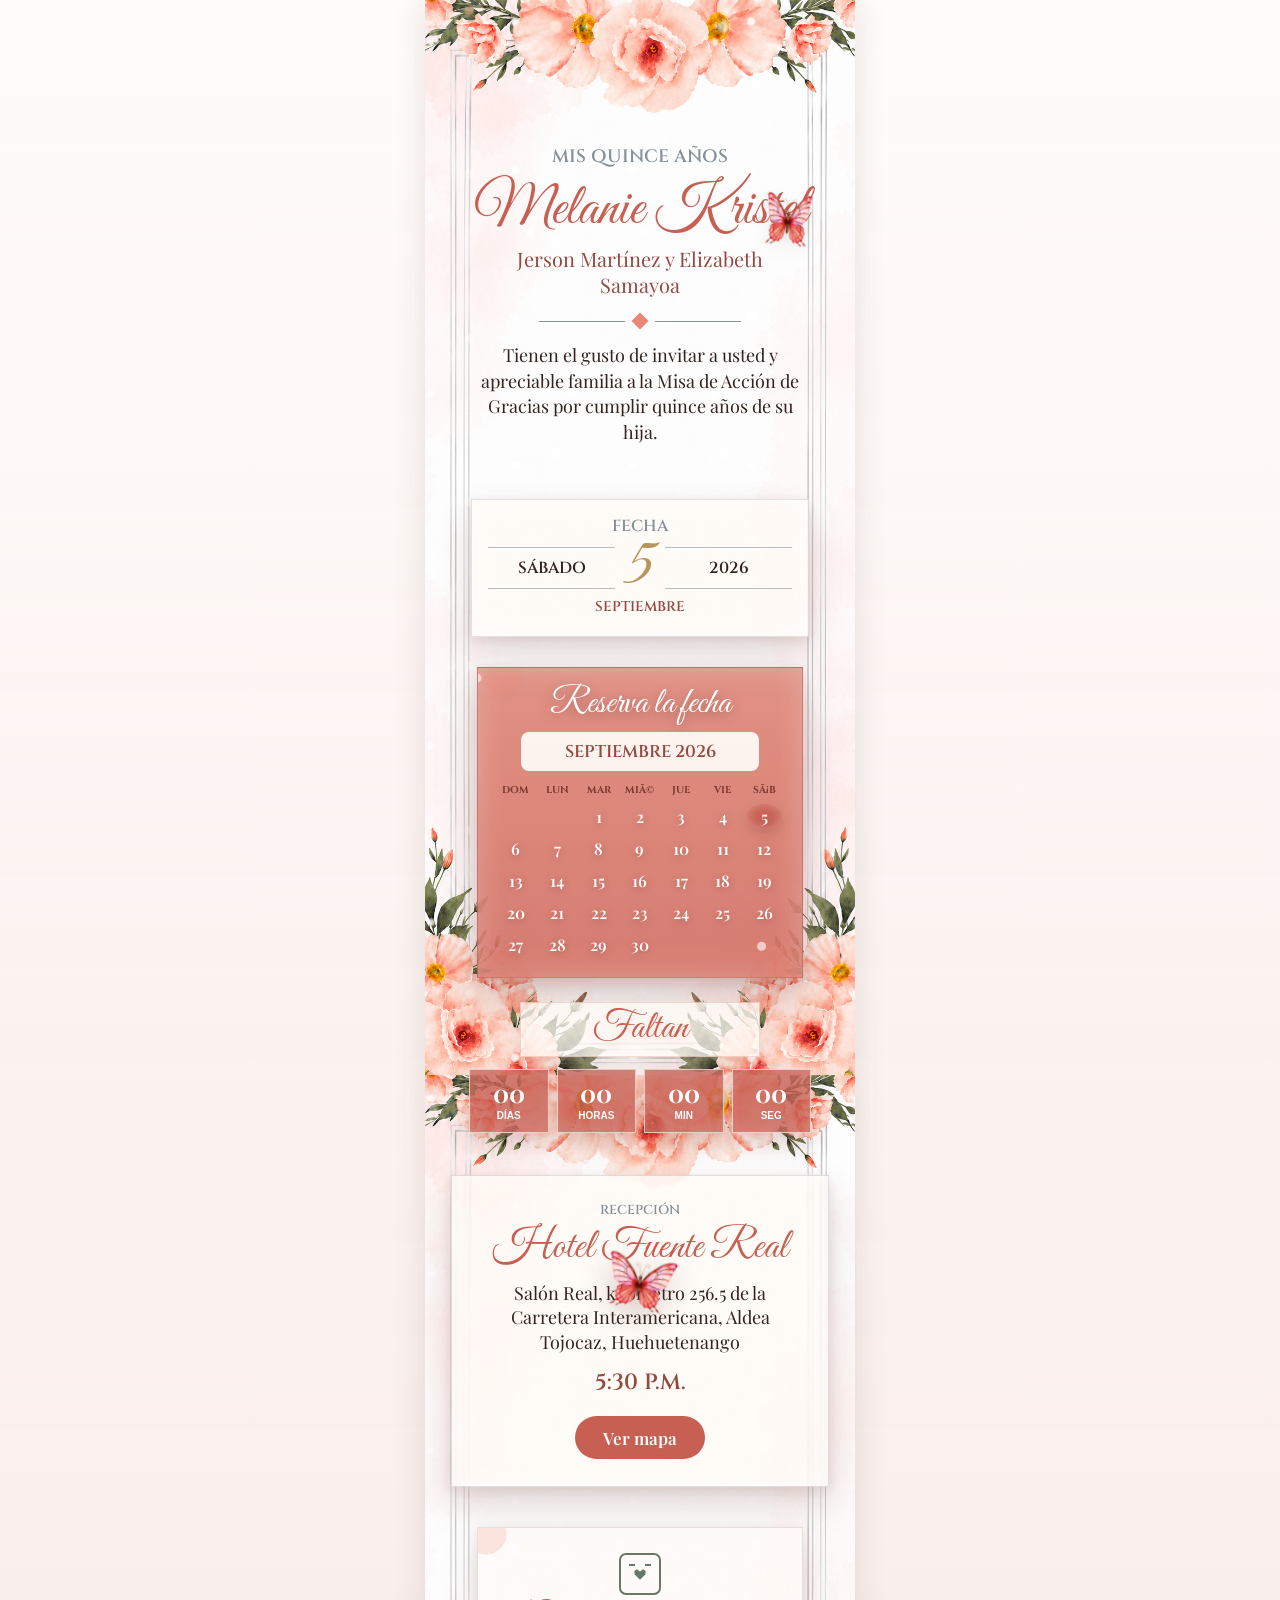
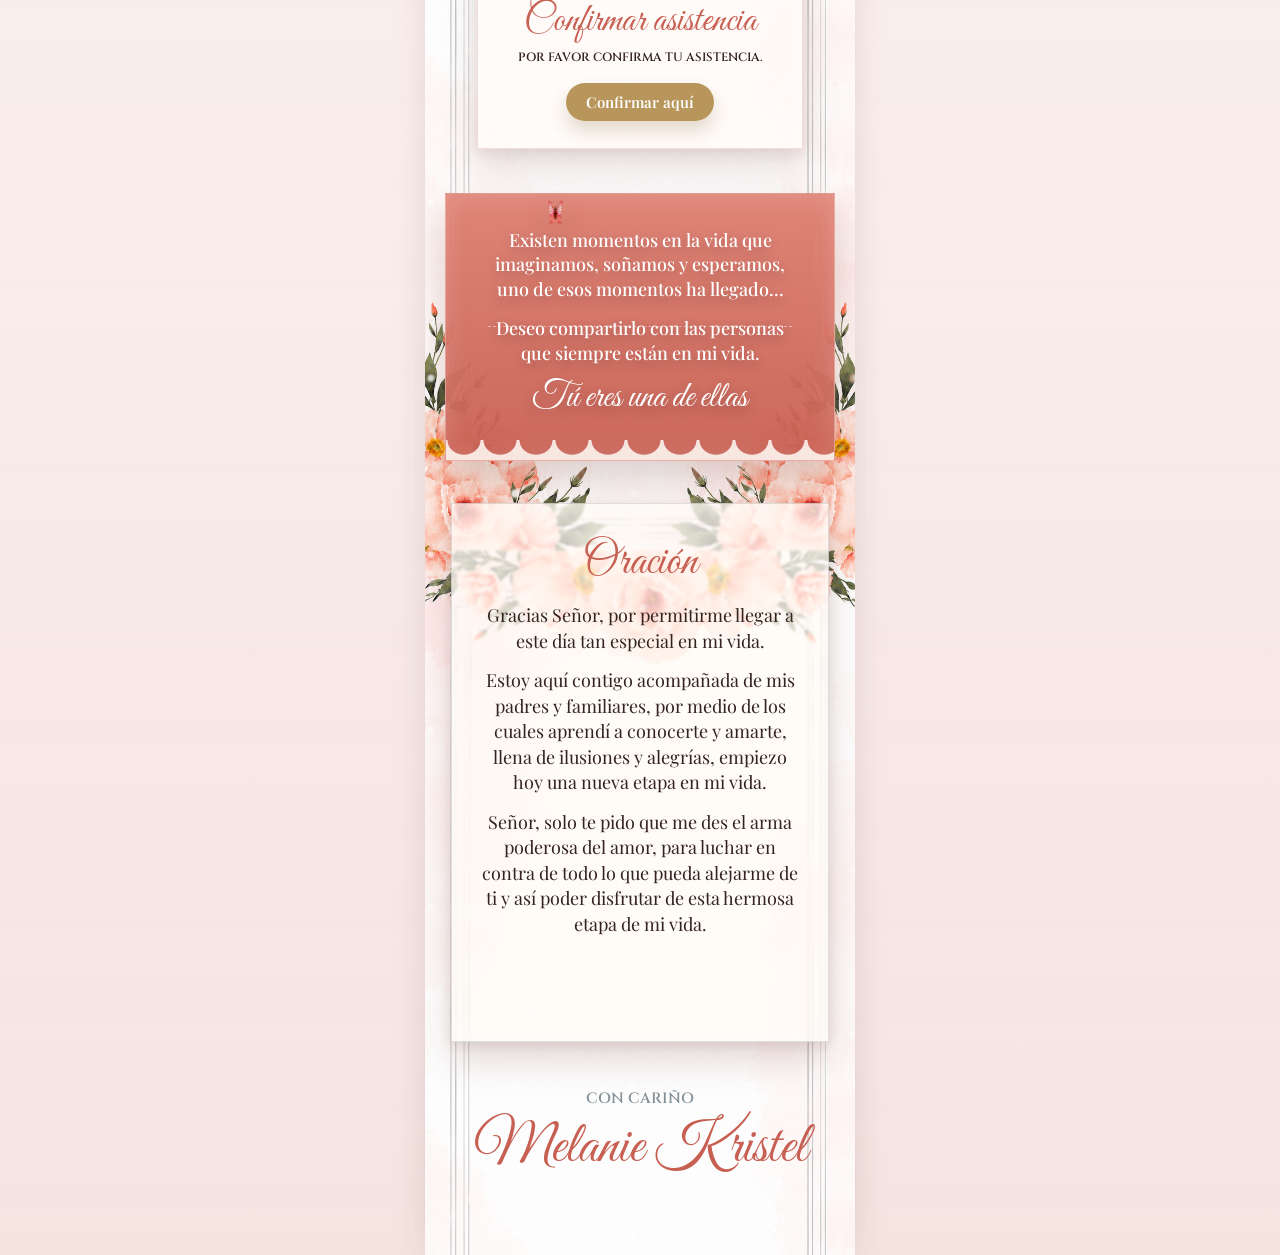
==== commit 71bdca0a: "Corregir nombre y texto de invitacion" ====
--- a/invitacion.html
+++ b/invitacion.html
@@ -37,7 +37,10 @@
         </div>
         <p class="parents">Jerson Martínez y Elizabeth Samayoa</p>
         <div class="divider" aria-hidden="true"><span></span><i></i><span></span></div>
-        <p class="intro">15 años</p>
+        <p class="intro">
+          Tienen el gusto de invitar a usted y apreciable familia a la Misa de Acción de Gracias
+          por cumplir quince años de su hija.
+        </p>
       </section>
 
       <section class="date-card" aria-label="Fecha del evento">
--- a/styles.css
+++ b/styles.css
@@ -82,11 +82,13 @@
 h1 {
   display: inline-block;
   margin: 14px 0 8px;
+  max-width: 100%;
   color: var(--coral);
   font-family: "Great Vibes", cursive;
-  font-size: 74px;
+  font-size: clamp(46px, 13vw, 58px);
   font-weight: 400;
   line-height: 0.95;
+  white-space: nowrap;
   animation: titleSway 3.8s cubic-bezier(0.45, 0, 0.55, 1) infinite, textGlow 3s ease-in-out infinite;
 }
 
@@ -123,11 +125,11 @@
 .intro {
   margin: 0 auto;
   max-width: 335px;
-  color: var(--coral);
-  font-family: "Great Vibes", cursive;
-  font-size: 44px;
-  line-height: 1;
-  text-shadow: 0 5px 14px rgba(133, 69, 58, 0.18);
+  color: var(--ink);
+  font-family: "Playfair Display", Georgia, serif;
+  font-size: 18px;
+  line-height: 1.42;
+  text-shadow: none;
 }
 
 .date-card {
@@ -733,6 +735,7 @@
 .closing h2 {
   margin-top: 10px;
   font-size: 58px;
+  white-space: nowrap;
 }
 
 @keyframes sectionIn {
@@ -900,7 +903,7 @@
   }
 
   h1 {
-    font-size: 63px;
+    font-size: 46px;
   }
 
   .parents {
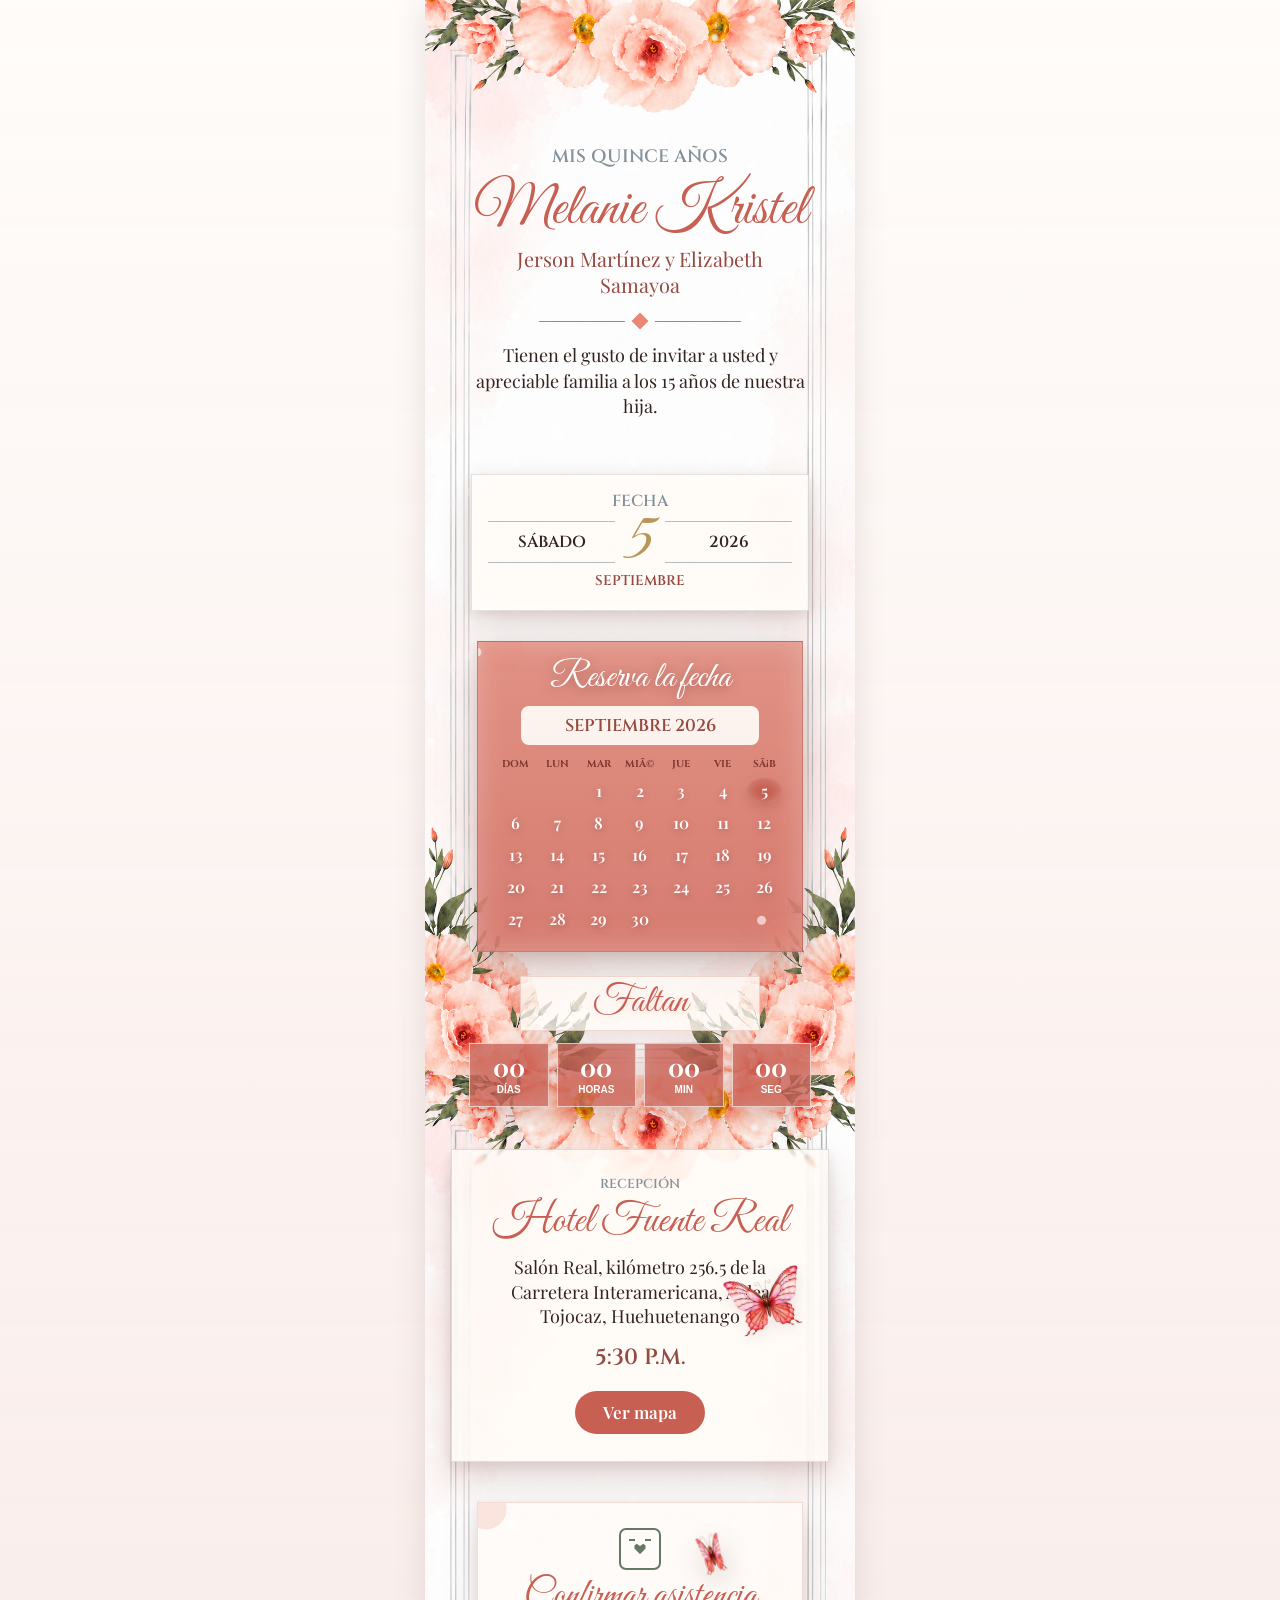
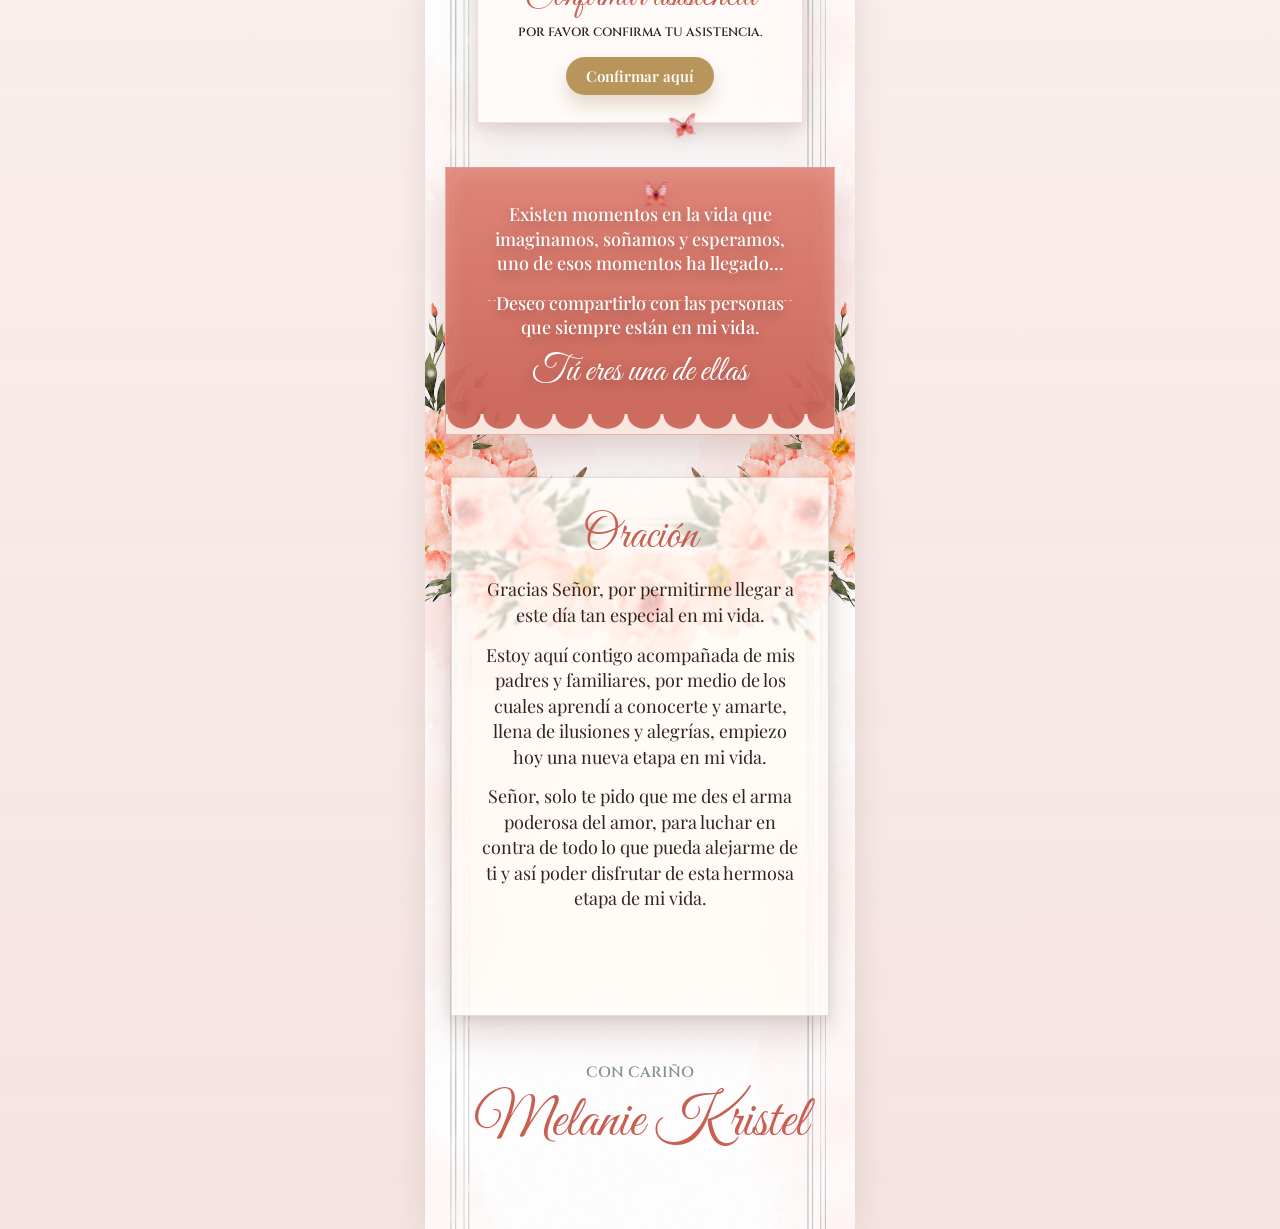
==== commit a8fbd060: "Actualizar texto de invitacion a 15 anos" ====
--- a/invitacion.html
+++ b/invitacion.html
@@ -38,8 +38,7 @@
         <p class="parents">Jerson Martínez y Elizabeth Samayoa</p>
         <div class="divider" aria-hidden="true"><span></span><i></i><span></span></div>
         <p class="intro">
-          Tienen el gusto de invitar a usted y apreciable familia a la Misa de Acción de Gracias
-          por cumplir quince años de su hija.
+          Tienen el gusto de invitar a usted y apreciable familia a los 15 años de nuestra hija.
         </p>
       </section>
 
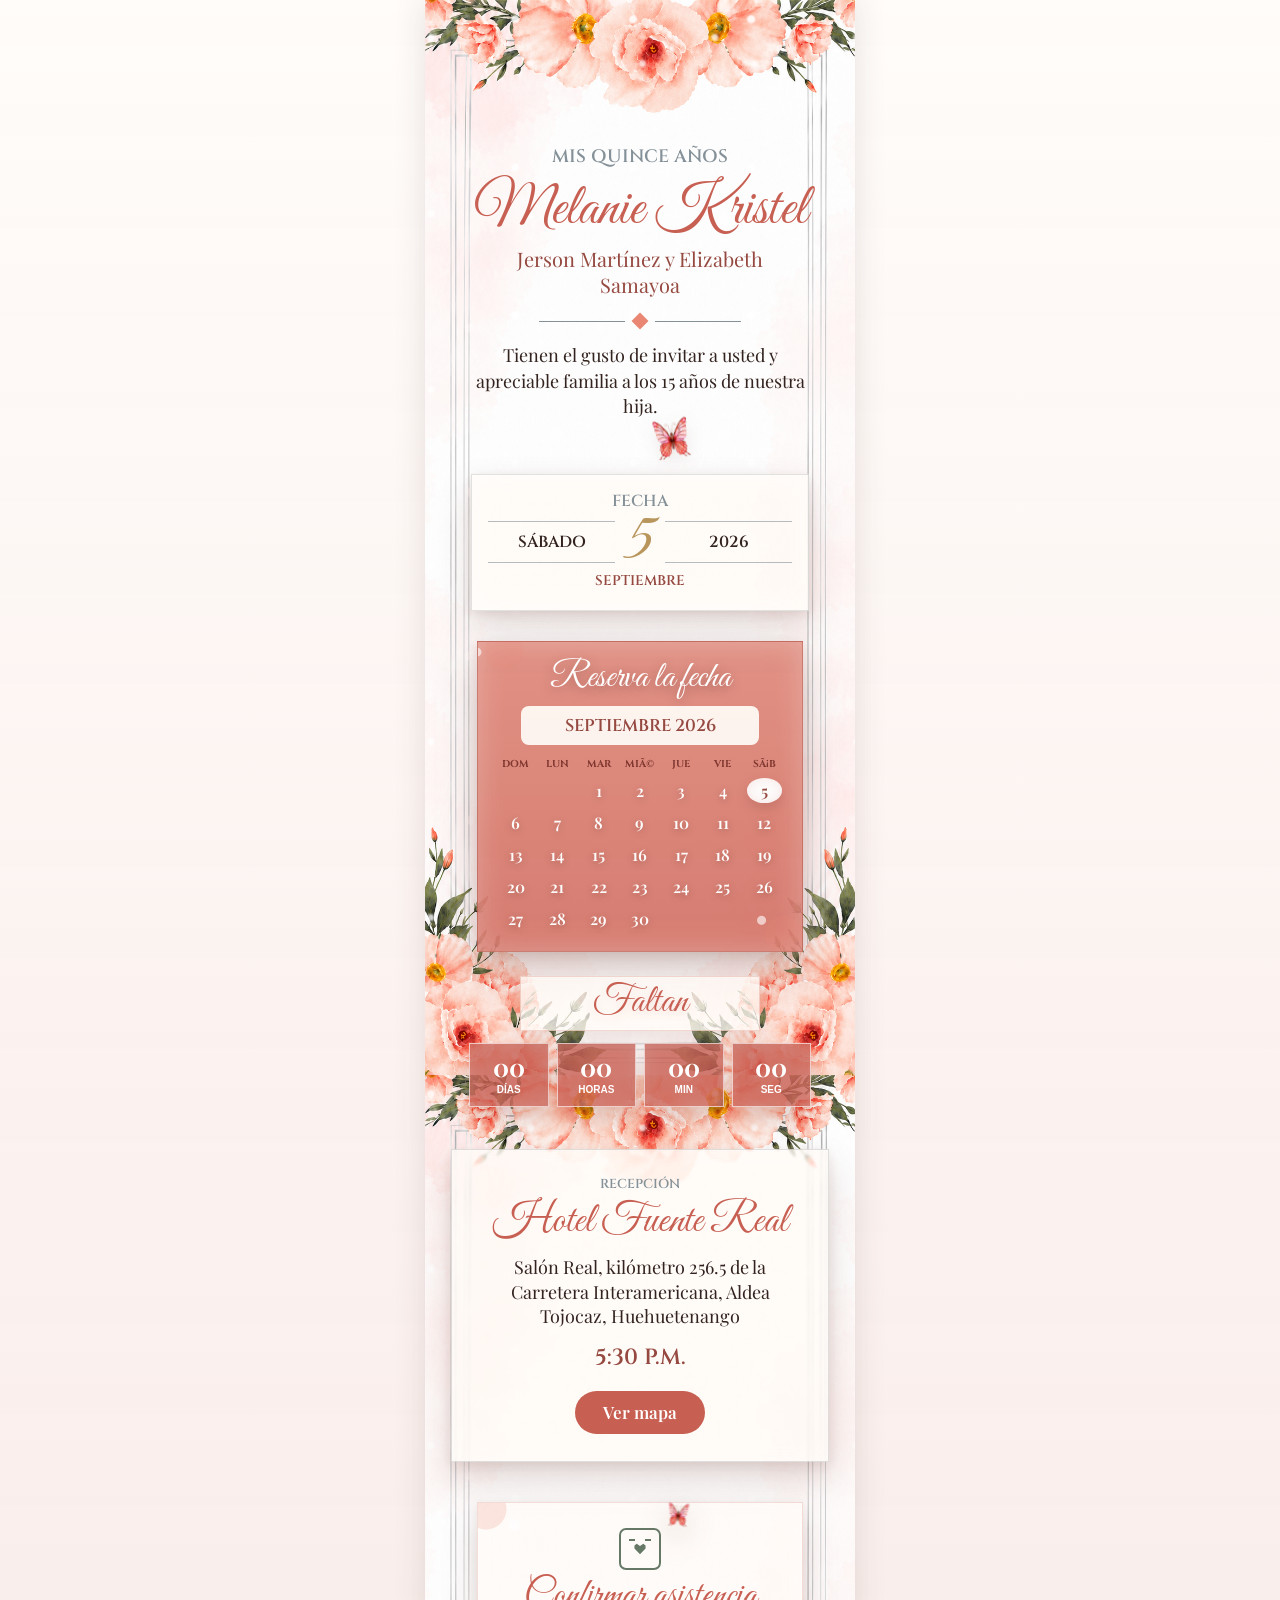
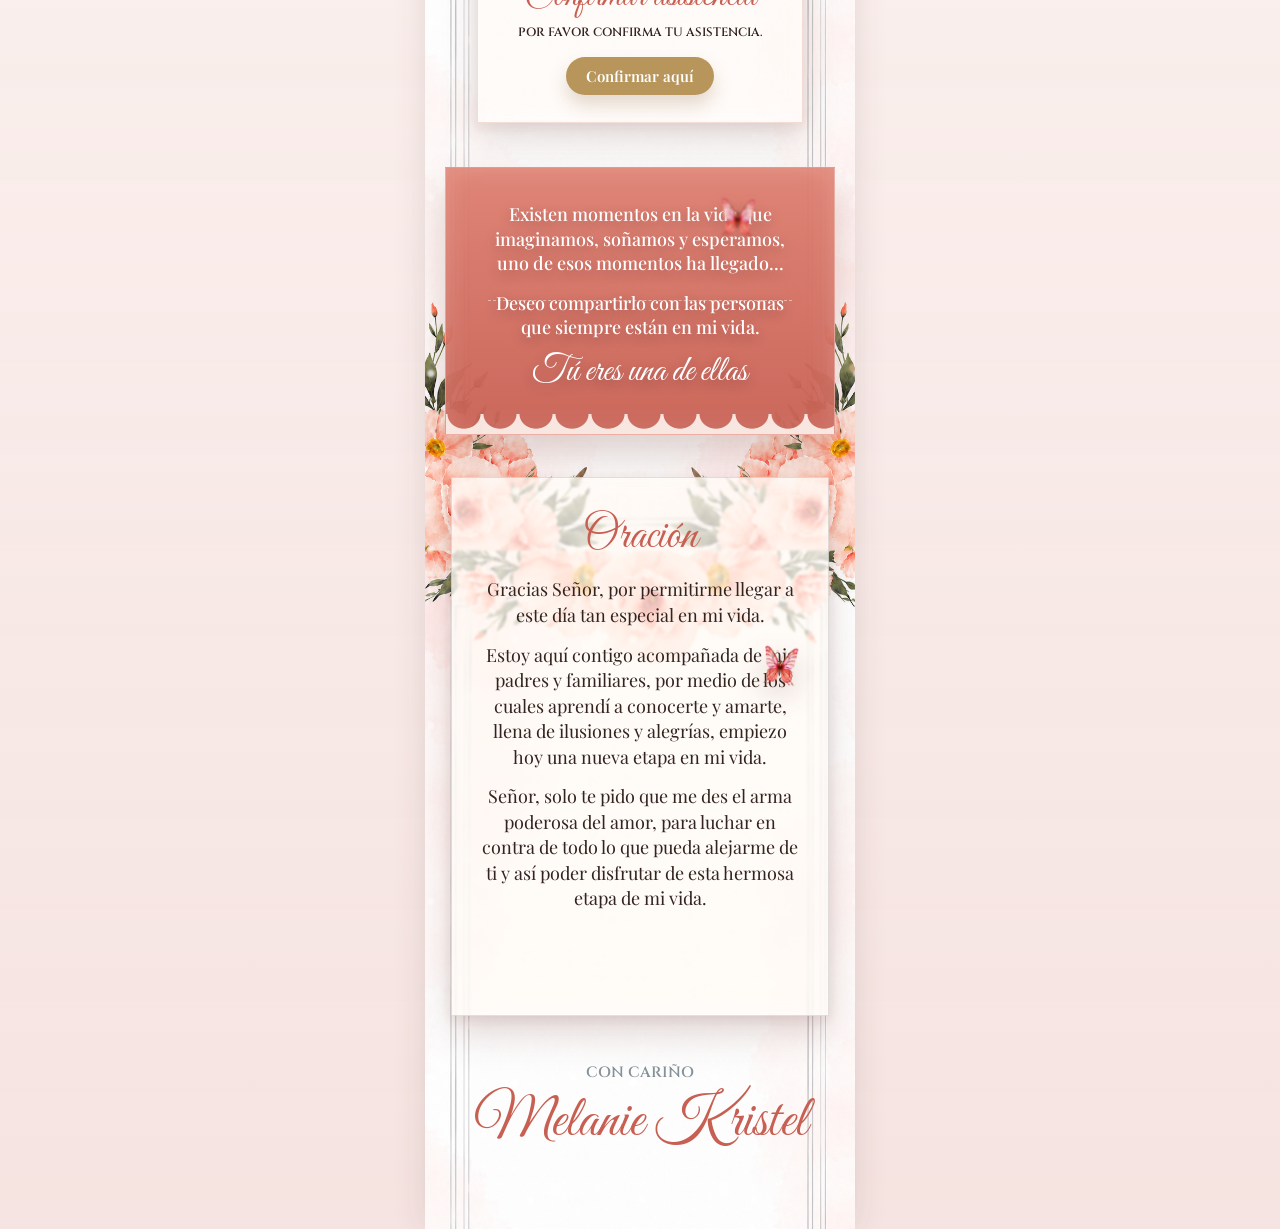
==== commit 2dd6a5ca: "Agregar ubicacion y confirmacion por WhatsApp" ====
--- a/invitacion.html
+++ b/invitacion.html
@@ -113,7 +113,7 @@
           <p>Salón Real, kilómetro 256.5 de la Carretera Interamericana, Aldea Tojocaz, Huehuetenango</p>
           <p class="time">5:30 P.M.</p>
           <a
-            href="https://www.google.com/maps/search/?api=1&query=Hotel%20Fuente%20Real%20Tojocaz%20Huehuetenango"
+            href="https://www.google.com/maps/dir/14.8471808,-91.5406848/Fuente+Real+Hotel,+Kilometro+256.5+Carretera+Interamericana,+salida+a+tojocaz+2,+Huehuetenango,+Huehuetenango+13001/@15.0687548,-91.6625404,11z/data=!3m1!4b1!4m9!4m8!1m1!4e1!1m5!1m1!1s0x858c1663b8d66753:0x18681c153507c7dc!2m2!1d-91.4853779!2d15.2921433?hl=es&amp;entry=ttu&amp;g_ep=EgoyMDI2MDcyMC4wIKXMDSoASAFQAw%3D%3D"
             target="_blank"
             rel="noopener"
           >
@@ -128,7 +128,7 @@
         </div>
         <h2>Confirmar asistencia</h2>
         <p>Por favor confirma tu asistencia.</p>
-        <a href="#">Confirmar aquí</a>
+        <a href="https://wa.me/50242005783?text=Confirmo%20mi%20asistencia%20a%20los%2015%20a%C3%B1os%20de%20Melanie%20Kristel" target="_blank" rel="noopener">Confirmar aquí</a>
       </section>
 
       <section class="quote">
--- a/styles.css
+++ b/styles.css
@@ -379,12 +379,13 @@
 
 .calendar-grid .event-day {
   position: relative;
-  color: #fff;
-  background: rgba(199, 95, 82, 0.86);
+  color: var(--coral-dark);
+  background: rgba(255, 255, 255, 0.96);
   border-radius: 50%;
   box-shadow:
-    0 6px 12px rgba(133, 69, 58, 0.24),
-    inset 0 0 10px rgba(255, 255, 255, 0.28);
+    0 6px 12px rgba(133, 69, 58, 0.22),
+    inset 0 0 10px rgba(199, 95, 82, 0.12);
+  text-shadow: none;
 }
 
 .countdown-title {
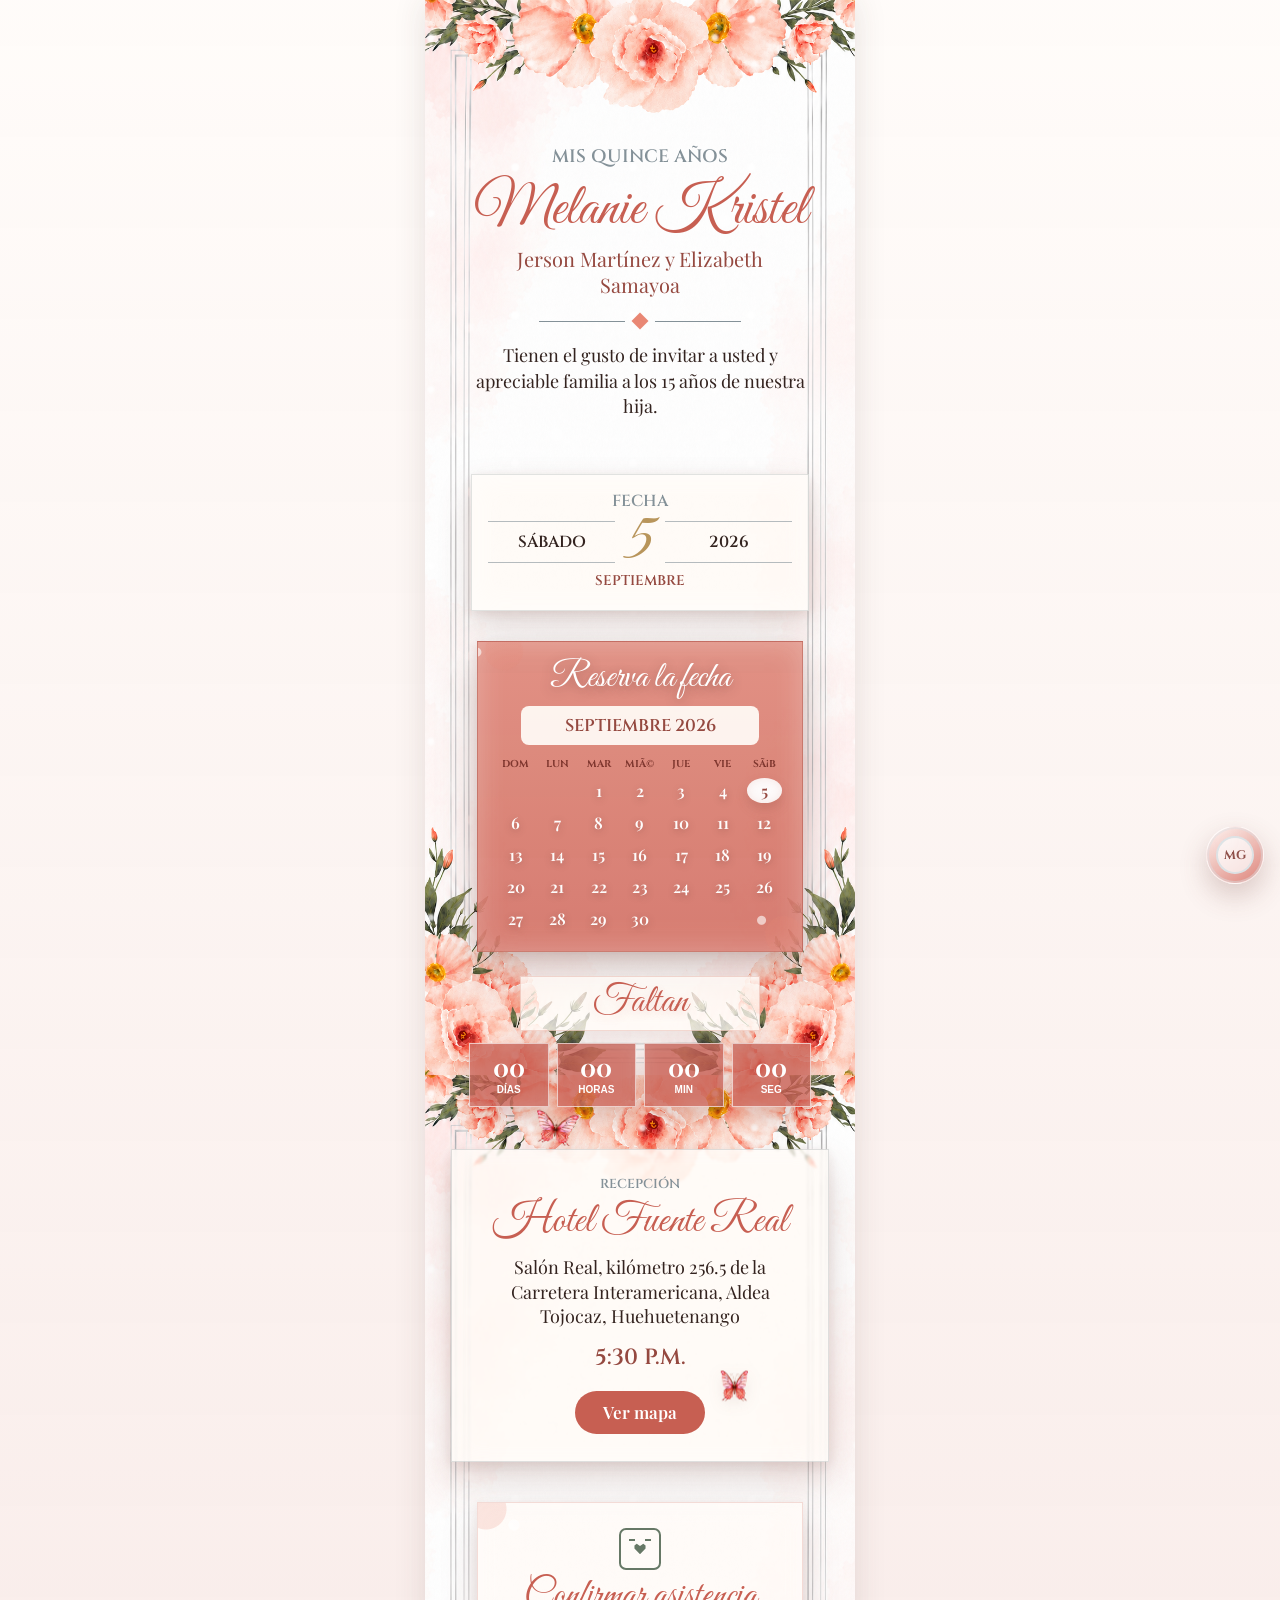
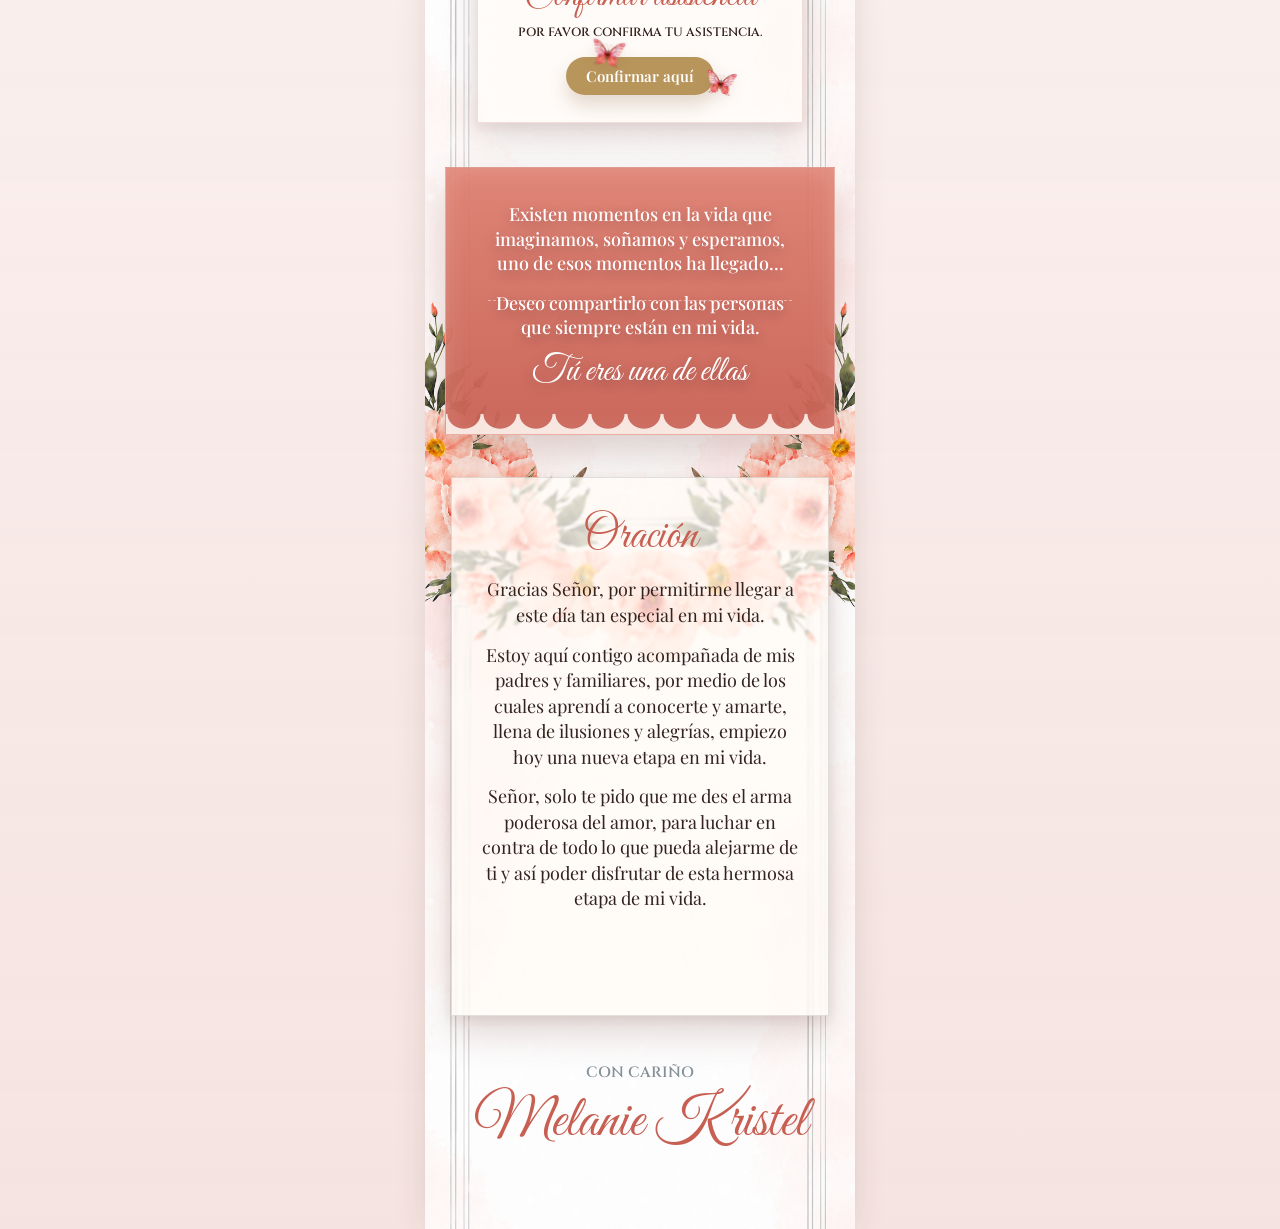
==== commit 9ac66ed8: "Actualiza portada animada y contacto" ====
--- a/invitacion.html
+++ b/invitacion.html
@@ -173,6 +173,22 @@
       </section>
     </main>
 
+    <details class="contact-widget">
+      <summary aria-label="Abrir contacto">
+        <span>MG</span>
+      </summary>
+      <div class="contact-panel">
+        <h2>MegaFiesta</h2>
+        <p>
+          Si deseas una invitacion como esta o una decoracion especial para tu evento,
+          sera un gusto atenderte.
+        </p>
+        <a href="https://wa.me/50237328913?text=Hola%20MegaFiesta%2C%20me%20gustaria%20recibir%20informacion%20sobre%20una%20invitacion%20o%20decoracion%20para%20mi%20evento." target="_blank" rel="noopener">
+          WhatsApp 3732 8913
+        </a>
+      </div>
+    </details>
+
     <script src="script.js"></script>
     <script src="js/butterflies.js" data-butterfly-mode="png" data-butterfly-max="6"></script>
   </body>
--- a/styles.css
+++ b/styles.css
@@ -920,3 +920,132 @@
     font-size: 38px;
   }
 }
+
+.contact-widget {
+  position: fixed;
+  right: 16px;
+  bottom: 16px;
+  z-index: 80;
+  font-family: "Playfair Display", Georgia, serif;
+}
+
+.contact-widget summary {
+  width: 58px;
+  height: 58px;
+  display: grid;
+  place-items: center;
+  list-style: none;
+  cursor: pointer;
+  border: 1px solid rgba(255, 255, 255, 0.78);
+  border-radius: 50%;
+  background:
+    linear-gradient(145deg, rgba(255, 245, 242, 0.92), rgba(217, 119, 108, 0.9)),
+    radial-gradient(circle at 35% 25%, rgba(255, 255, 255, 0.96), transparent 38%);
+  box-shadow:
+    0 12px 28px rgba(105, 53, 47, 0.24),
+    inset 0 0 0 2px rgba(218, 226, 229, 0.44);
+  color: #8f504a;
+  transition: transform 240ms ease, box-shadow 240ms ease;
+  animation: contactBounce 2.4s ease-in-out infinite;
+}
+
+.contact-widget summary::-webkit-details-marker {
+  display: none;
+}
+
+.contact-widget summary span {
+  width: 38px;
+  height: 38px;
+  display: grid;
+  place-items: center;
+  border-radius: 50%;
+  border: 2px solid rgba(218, 226, 229, 0.9);
+  background: rgba(255, 255, 255, 0.72);
+  font-family: "Cinzel", serif;
+  font-size: 0.78rem;
+  font-weight: 700;
+  letter-spacing: 0.04em;
+}
+
+.contact-widget summary:hover {
+  transform: translateY(-3px) scale(1.04);
+  animation-play-state: paused;
+  box-shadow:
+    0 16px 34px rgba(105, 53, 47, 0.3),
+    inset 0 0 0 2px rgba(238, 243, 245, 0.58);
+}
+
+.contact-panel {
+  position: absolute;
+  right: 0;
+  bottom: 72px;
+  width: min(270px, calc(100vw - 32px));
+  padding: 18px 18px 16px;
+  border: 1px solid rgba(218, 226, 229, 0.72);
+  background: rgba(255, 250, 248, 0.96);
+  box-shadow: 0 18px 38px rgba(92, 50, 45, 0.22);
+  color: #6f3e3a;
+  text-align: center;
+  transform-origin: right bottom;
+  animation: contactPanelIn 220ms ease both;
+}
+
+.contact-panel h2 {
+  margin: 0 0 8px;
+  font-family: "Great Vibes", cursive;
+  font-size: 2rem;
+  font-weight: 400;
+  color: #c96f63;
+}
+
+.contact-panel p {
+  margin: 0 0 14px;
+  font-size: 0.95rem;
+  line-height: 1.45;
+}
+
+.contact-panel a {
+  display: inline-flex;
+  align-items: center;
+  justify-content: center;
+  min-height: 38px;
+  padding: 9px 16px;
+  border-radius: 999px;
+  background: linear-gradient(135deg, #d8786d, #b85f57);
+  color: #fff;
+  font-weight: 700;
+  text-decoration: none;
+  box-shadow: 0 10px 18px rgba(135, 62, 55, 0.24);
+}
+
+@keyframes contactPanelIn {
+  from {
+    opacity: 0;
+    transform: translateY(8px) scale(0.96);
+  }
+
+  to {
+    opacity: 1;
+    transform: translateY(0) scale(1);
+  }
+}
+
+@keyframes contactBounce {
+  0%,
+  72%,
+  100% {
+    transform: translateY(0) scale(1);
+  }
+
+  80% {
+    transform: translateY(-10px) scale(1.04);
+  }
+
+  88% {
+    transform: translateY(0) scale(0.98);
+  }
+
+  94% {
+    transform: translateY(-4px) scale(1.02);
+  }
+}
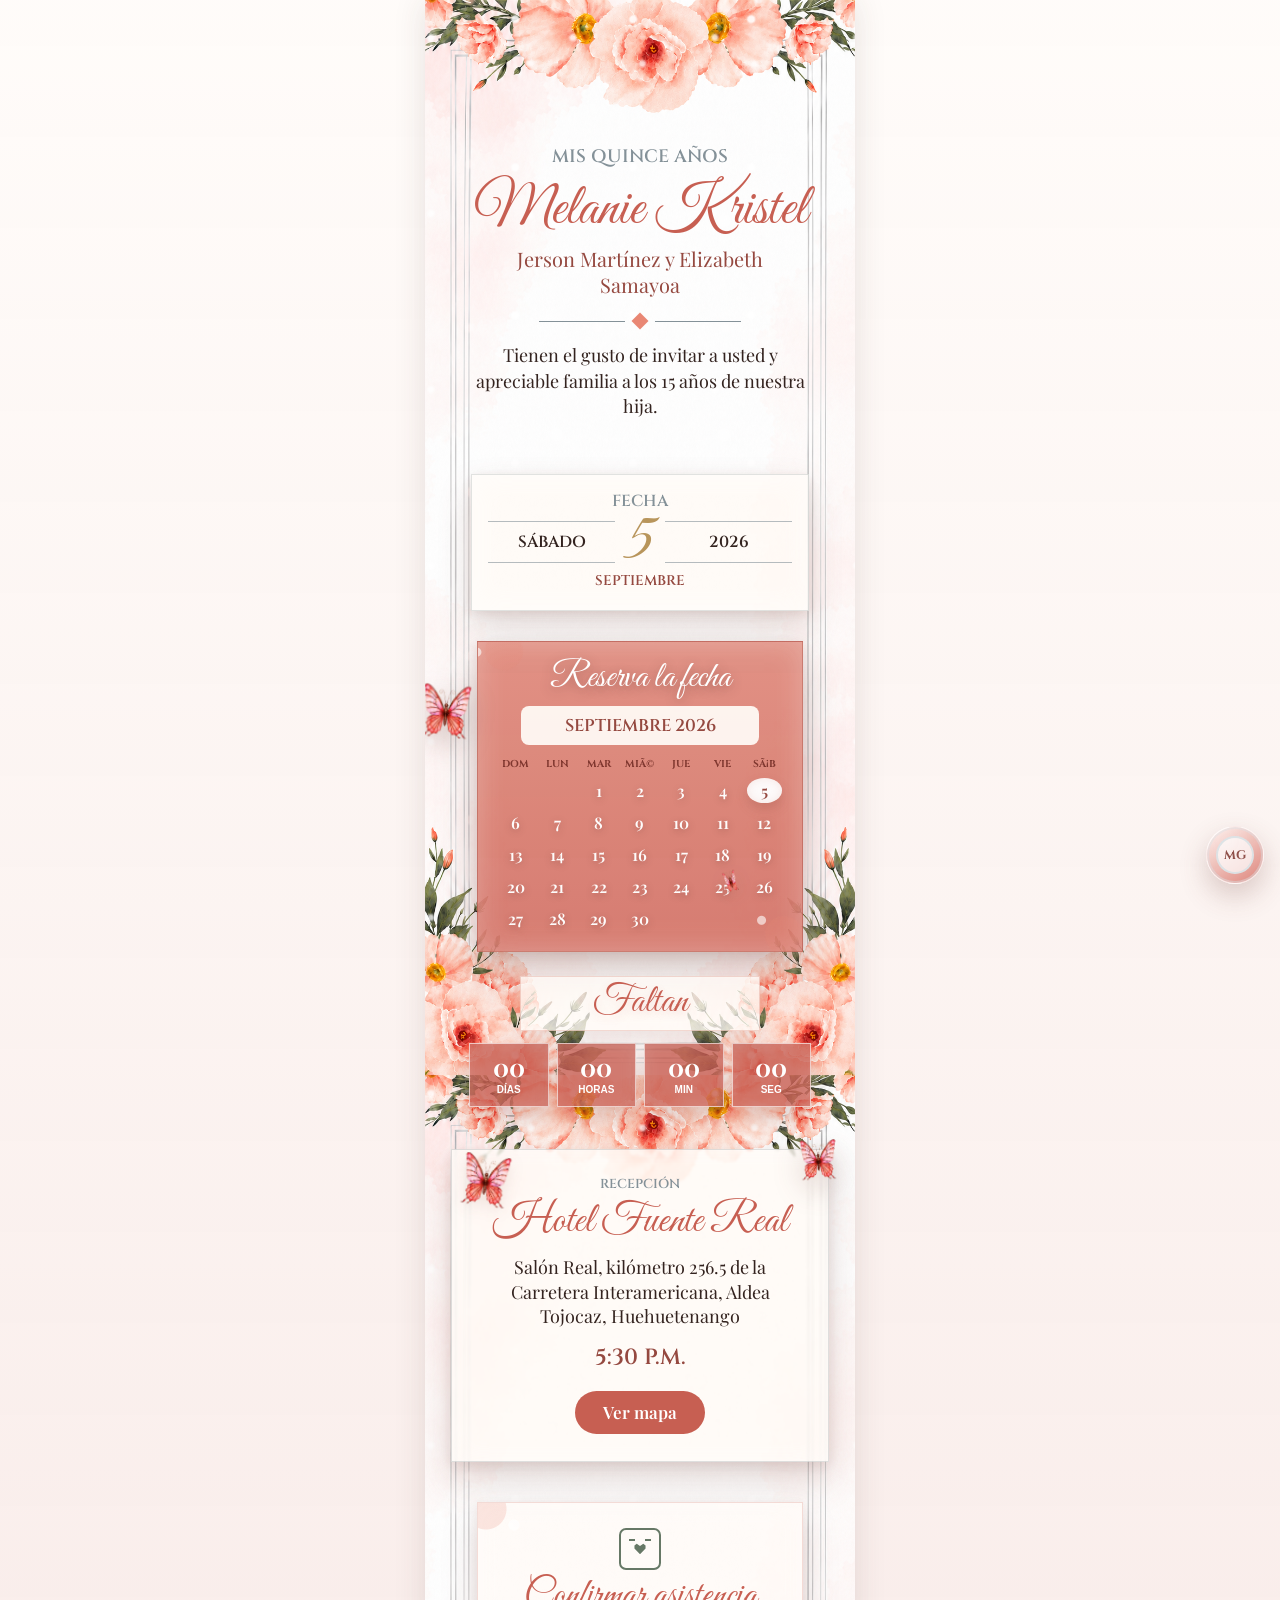
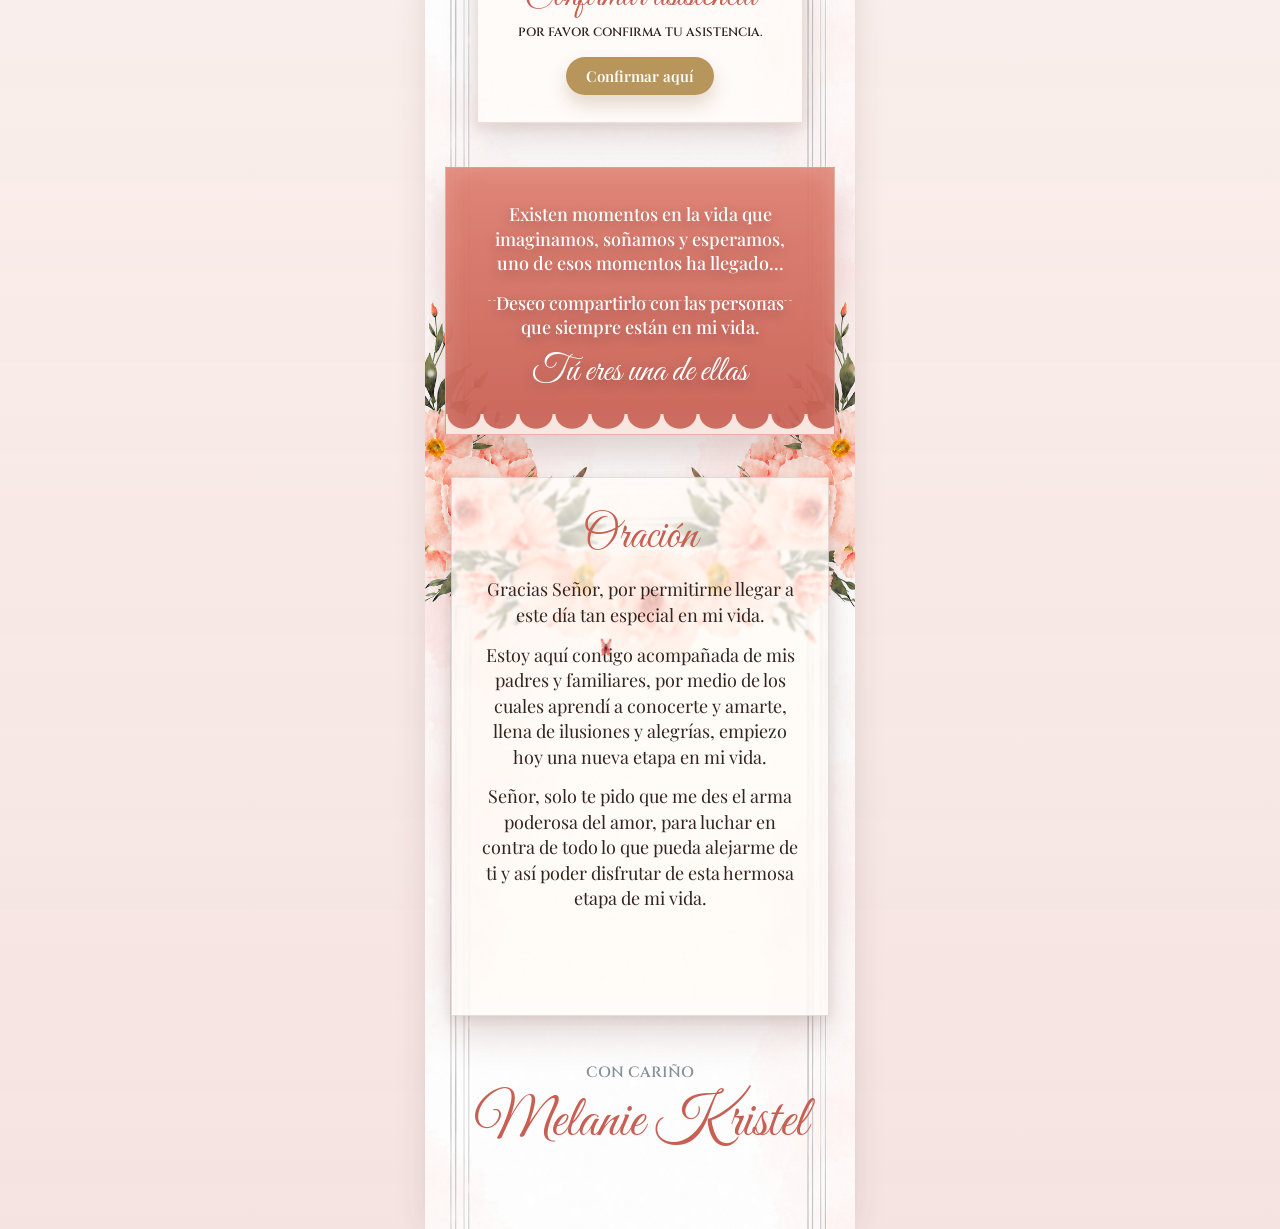
==== commit 3cd8dce7: "Simplifica texto del boton de WhatsApp" ====
--- a/invitacion.html
+++ b/invitacion.html
@@ -184,7 +184,7 @@
           sera un gusto atenderte.
         </p>
         <a href="https://wa.me/50237328913?text=Hola%20MegaFiesta%2C%20me%20gustaria%20recibir%20informacion%20sobre%20una%20invitacion%20o%20decoracion%20para%20mi%20evento." target="_blank" rel="noopener">
-          WhatsApp 3732 8913
+          WhatsApp
         </a>
       </div>
     </details>
